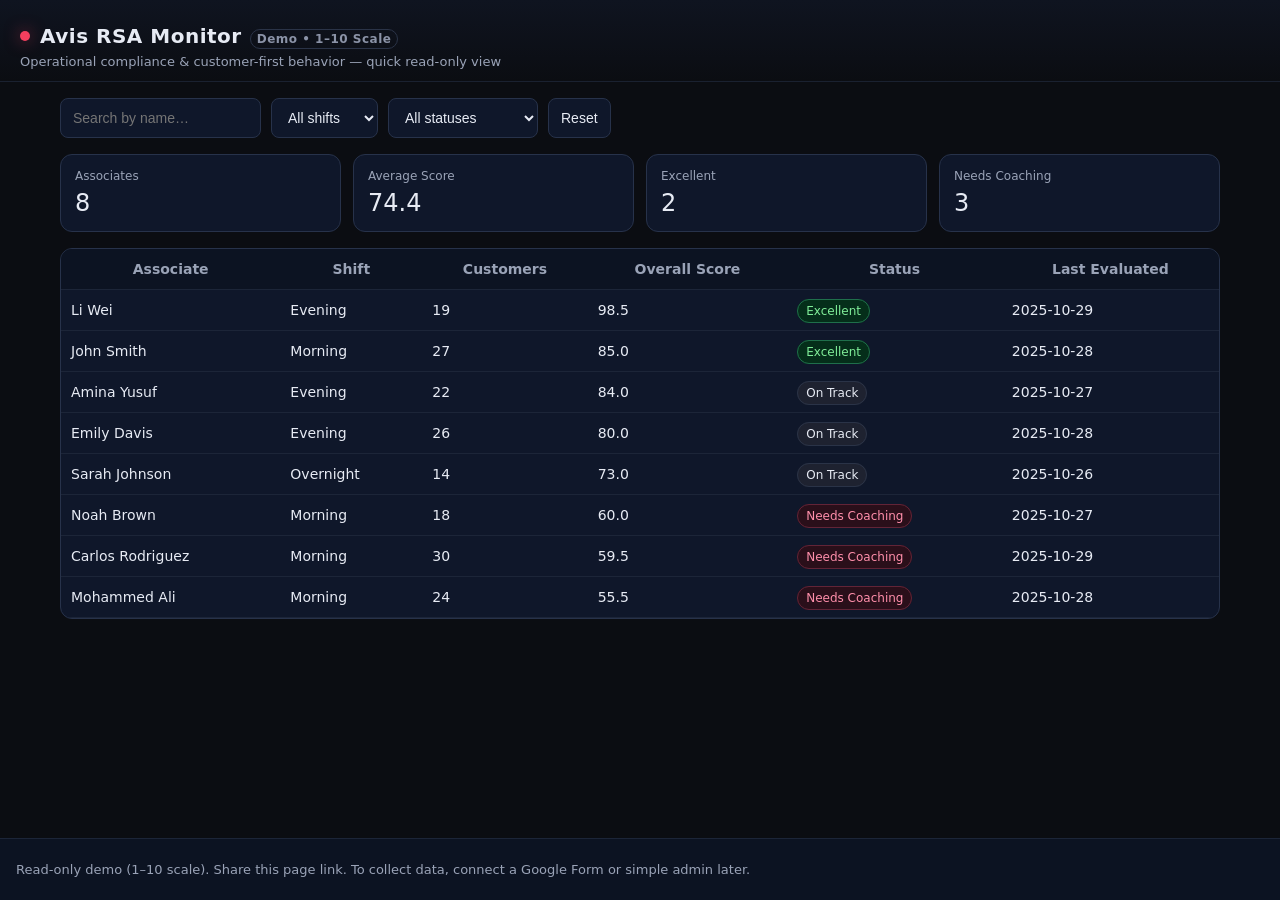
==== index.html @ 5ffce997 "Add files via upload" ====
<!DOCTYPE html>
<html lang="en">
<head>
  <meta charset="UTF-8" />
  <meta name="viewport" content="width=device-width, initial-scale=1.0"/>
  <title>Avis RSA Monitor — Demo (1–10 Scale)</title>
  <link rel="stylesheet" href="styles.css"/>
</head>
<body>
  <header>
    <div class="brand">
      <div class="dot"></div>
      <h1>Avis RSA Monitor<span class="beta">Demo • 1–10 Scale</span></h1>
    </div>
    <p class="subtitle">Operational compliance & customer-first behavior — quick read-only view</p>
  </header>

  <main>
    <section class="controls">
      <input id="search" type="search" placeholder="Search by name…" />
      <select id="shiftFilter">
        <option value="">All shifts</option>
        <option>Morning</option>
        <option>Evening</option>
        <option>Overnight</option>
      </select>
      <select id="statusFilter">
        <option value="">All statuses</option>
        <option value="Excellent">Excellent</option>
        <option value="On Track">On Track</option>
        <option value="Needs Coaching">Needs Coaching</option>
      </select>
      <button id="resetBtn">Reset</button>
    </section>

    <section class="kpis">
      <div class="kpi">
        <div class="kpi-label">Associates</div>
        <div class="kpi-value" id="kpiAssociates">—</div>
      </div>
      <div class="kpi">
        <div class="kpi-label">Average Score</div>
        <div class="kpi-value" id="kpiAvgScore">—</div>
      </div>
      <div class="kpi">
        <div class="kpi-label">Excellent</div>
        <div class="kpi-value" id="kpiExcellent">—</div>
      </div>
      <div class="kpi">
        <div class="kpi-label">Needs Coaching</div>
        <div class="kpi-value" id="kpiNeeds">—</div>
      </div>
    </section>

    <section class="table-wrap">
      <table id="rsaTable">
        <thead>
          <tr>
            <th data-sort="name">Associate</th>
            <th data-sort="shift">Shift</th>
            <th data-sort="customersServed">Customers</th>
            <th data-sort="overall">Overall Score</th>
            <th data-sort="status">Status</th>
            <th>Last Evaluated</th>
          </tr>
        </thead>
        <tbody id="rsaTbody"></tbody>
      </table>
      <div id="emptyState" class="empty">No results. Try clearing filters.</div>
    </section>
  </main>

  <aside id="detailDrawer" class="drawer">
    <div class="drawer-header">
      <h2 id="drawerName">Associate</h2>
      <button id="closeDrawer" title="Close">×</button>
    </div>
    <div class="drawer-body">
      <div class="pill-row">
        <span id="drawerShift" class="pill"></span>
        <span id="drawerStatus" class="pill"></span>
        <span id="drawerScore" class="pill"></span>
      </div>

      <div class="metrics">
        <h3>Category Scores (1–10)</h3>
        <ul id="metricList"></ul>
      </div>

      <div class="checklist">
        <h3>Policy & Customer-First Checklist</h3>
        <ul id="checklist"></ul>
        <p class="note">Checklist captured by Operational Manager observations.</p>
      </div>

      <div class="strengths">
        <h3>Strengths</h3>
        <ul id="strengthsList"></ul>
      </div>

      <div class="improvements">
        <h3>Areas for Improvement</h3>
        <ul id="improveList"></ul>
      </div>

      <div class="comments">
        <h3>Manager Notes</h3>
        <p id="drawerNotes">—</p>
      </div>
    </div>
  </aside>

  <footer>
    <p>Read-only demo (1–10 scale). Share this page link. To collect data, connect a Google Form or simple admin later.</p>
  </footer>

  <script src="app.js"></script>
</body>
</html>
---- styles.css ----
*{box-sizing:border-box}html,body{margin:0;padding:0;font-family:system-ui,-apple-system,Segoe UI,Roboto,Helvetica,Arial,sans-serif;background:#0b0d12;color:#e7ebf4}
header{padding:24px 20px 12px;border-bottom:1px solid #1a2130;background:linear-gradient(180deg,#0f1420, #0b0d12)}
.brand{display:flex;align-items:center;gap:10px}
.brand .dot{width:10px;height:10px;border-radius:50%;background:#f43f5e;box-shadow:0 0 16px #f43f5e88}
h1{margin:0;font-size:20px;letter-spacing:.5px}
.beta{margin-left:8px;font-size:12px;color:#8b93a7;padding:2px 6px;border:1px solid #2a3347;border-radius:999px}
.subtitle{margin:6px 0 0;color:#9aa3b7;font-size:13px}
main{padding:16px 20px 80px;max-width:1200px;margin:0 auto}
.controls{display:flex;gap:10px;flex-wrap:wrap;margin-bottom:16px}
.controls input, .controls select, .controls button{background:#0f172a;color:#e7ebf4;border:1px solid #27324a;border-radius:8px;padding:10px 12px;font-size:14px}
.controls button{cursor:pointer}
.kpis{display:grid;grid-template-columns:repeat(4,minmax(0,1fr));gap:12px;margin-bottom:16px}
.kpi{background:#0f172a;border:1px solid #27324a;border-radius:12px;padding:14px}
.kpi-label{font-size:12px;color:#9aa3b7}
.kpi-value{font-size:24px;margin-top:6px}
.table-wrap{background:#0f172a;border:1px solid #27324a;border-radius:12px;overflow:hidden}
table{width:100%;border-collapse:collapse}
thead{background:#0c1322}
th,td{padding:12px 10px;border-bottom:1px solid #1c2538;font-size:14px}
th{color:#9aa3b7;cursor:pointer;user-select:none}
tbody tr{cursor:pointer}
tbody tr:hover{background:#0e1629}
.badge{padding:4px 8px;border-radius:999px;font-size:12px;border:1px solid #2a3347}
.badge.excellent{background:#052e1a;color:#80ed99;border-color:#1f6f4b}
.badge.track{background:#1e2230;color:#e7ebf4}
.badge.needs{background:#2a0f1a;color:#ff8fab;border-color:#622437}
.score{font-variant-numeric:tabular-nums}
.empty{display:none;padding:18px;color:#9aa3b7;text-align:center}
.drawer{position:fixed;top:0;right:-520px;width:520px;height:100vh;background:#0b0f1a;border-left:1px solid #27324a;transition:right .25s ease;z-index:10;display:flex;flex-direction:column}
.drawer.open{right:0}
.drawer-header{display:flex;align-items:center;justify-content:space-between;padding:14px 16px;border-bottom:1px solid #1c2538;background:#0c1322}
.drawer-header h2{margin:0;font-size:18px}
.drawer-header button{background:transparent;border:1px solid #27324a;color:#e7ebf4;border-radius:8px;font-size:22px;line-height:1;width:36px;height:36px;cursor:pointer}
.drawer-body{padding:14px 16px;overflow:auto}
.pill-row{display:flex;gap:8px;flex-wrap:wrap;margin:8px 0 12px}
.pill{background:#11172a;color:#c9d4f2;border:1px solid #27324a;border-radius:999px;padding:6px 10px;font-size:12px}
.metrics ul, .strengths ul, .improvements ul{list-style:none;padding:0;margin:8px 0}
.metrics li, .strengths li, .improvements li{padding:8px 10px;border:1px solid #27324a;border-radius:8px;margin-bottom:6px;background:#0f172a;display:flex;justify-content:space-between;gap:10px}
.metric-label{color:#c9d4f2}
.metric-score{color:#9aa3b7}
.checklist ul{list-style:none;padding:0;margin:8px 0}
.checklist li{display:flex;align-items:center;gap:8px;margin-bottom:6px}
.checklist input{accent-color:#5eead4}
.note{color:#9aa3b7;font-size:12px;margin-top:6px}
.comments p{white-space:pre-wrap;background:#0f172a;border:1px solid #27324a;border-radius:8px;padding:10px}
footer{position:fixed;bottom:0;left:0;right:0;background:#0c1322;border-top:1px solid #1c2538;color:#9aa3b7;padding:10px 16px;font-size:13px}
@media (max-width: 760px){
  .kpis{grid-template-columns:1fr 1fr}
  .drawer{width:100vw}
}
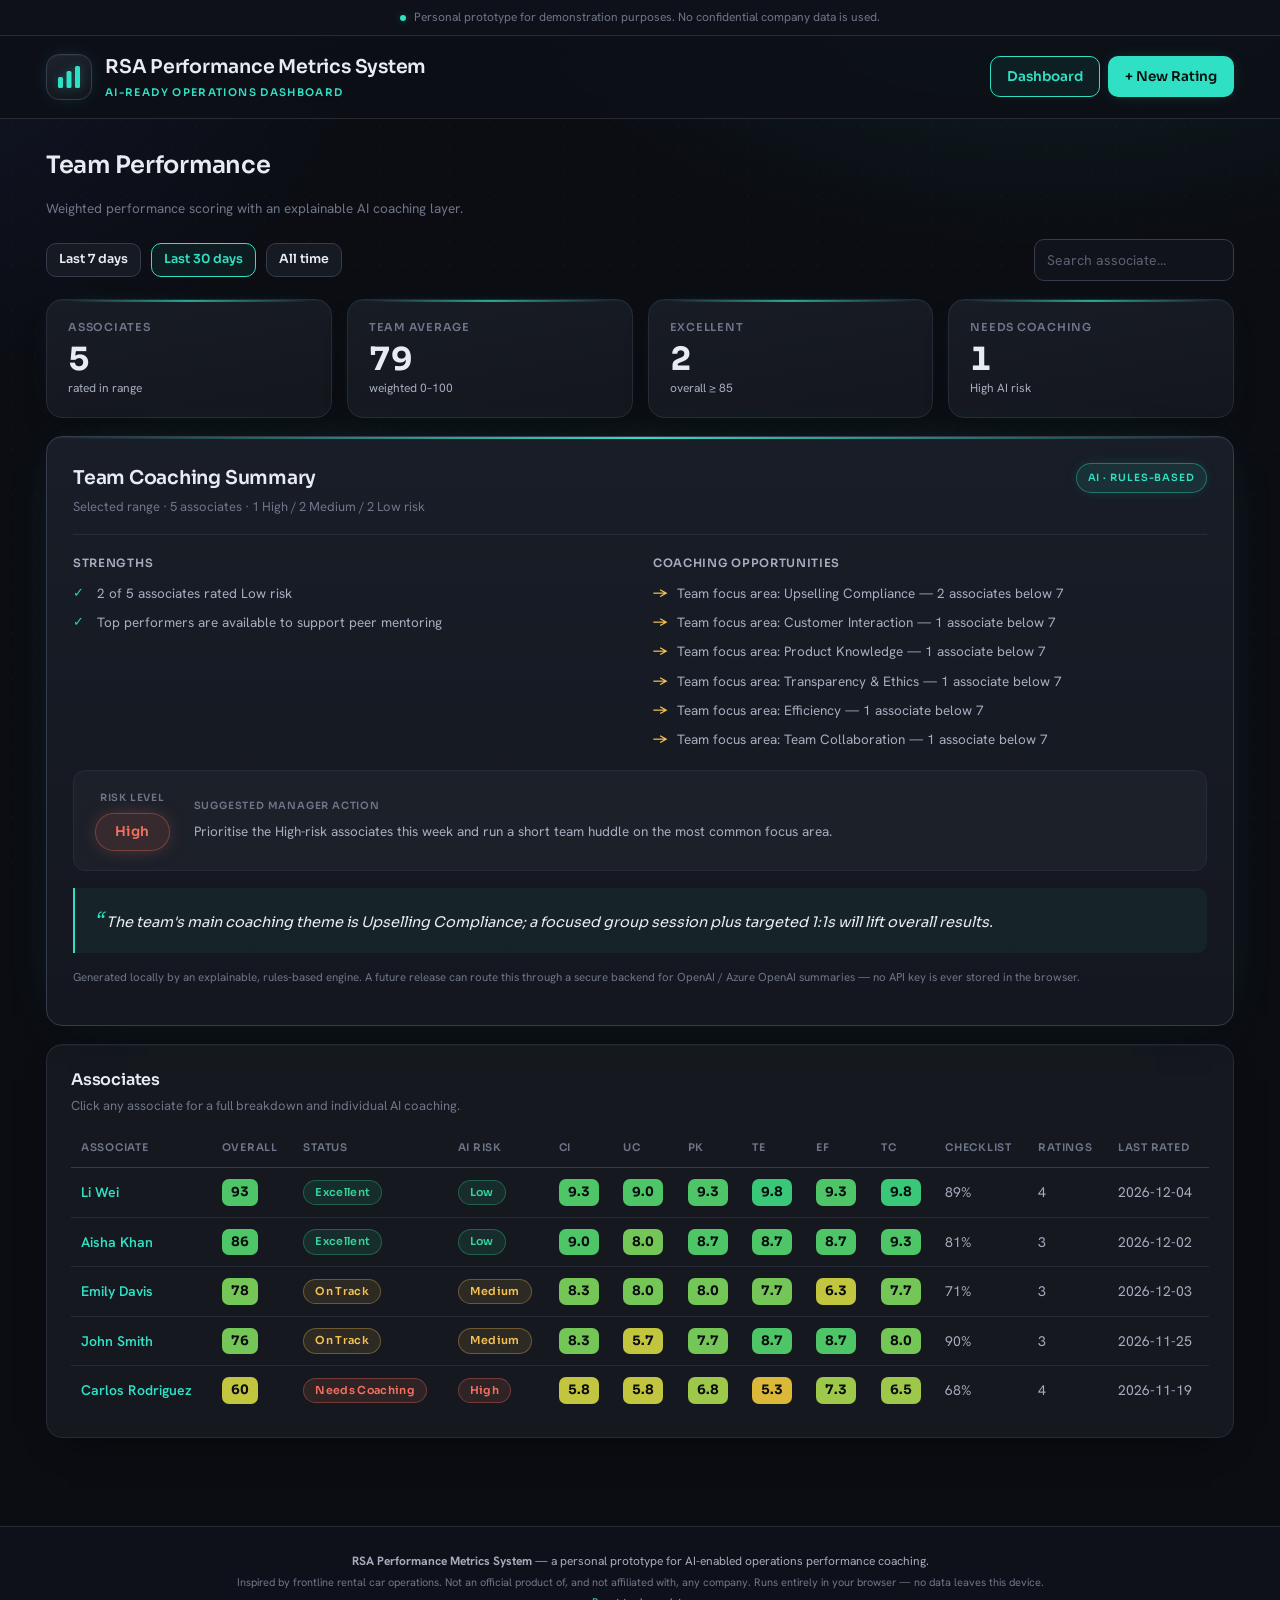
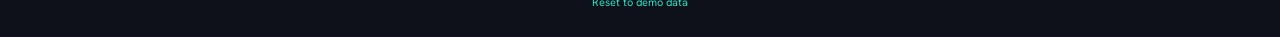
==== commit c52a246f: "Update index.html" ====
--- a/index.html
+++ b/index.html
@@ -1,119 +1,826 @@
 <!DOCTYPE html>
 <html lang="en">
 <head>
-  <meta charset="UTF-8" />
-  <meta name="viewport" content="width=device-width, initial-scale=1.0"/>
-  <title>Avis RSA Monitor — Demo (1–10 Scale)</title>
-  <link rel="stylesheet" href="styles.css"/>
+<meta charset="UTF-8">
+<meta name="viewport" content="width=device-width, initial-scale=1.0">
+<title>RSA Performance Metrics System</title>
+<meta name="description" content="Personal prototype demonstrating AI-enabled frontline operations performance coaching. No confidential company data is used.">
+<link rel="preconnect" href="https://fonts.googleapis.com">
+<link rel="preconnect" href="https://fonts.gstatic.com" crossorigin>
+<link href="https://fonts.googleapis.com/css2?family=Sora:wght@400;500;600;700&family=Hanken+Grotesk:wght@400;500;600;700&display=swap" rel="stylesheet">
+<style>
+:root{
+  --bg:#0b0d13;--surface:#15181f;--surface-2:#1c2029;--surface-3:#222733;
+  --line:#272b37;--line-bright:#363c4b;--ink:#e9ebf2;--ink-soft:#a7adbf;--muted:#6f7589;
+  --accent:#2fe0c4;--accent-ink:#06120f;--glow:rgba(47,224,196,.30);
+  --good:#34d399;--watch:#f4c152;--high:#f4715f;
+  --radius:16px;--shadow:0 14px 38px -22px rgba(0,0,0,.9);--inset:inset 0 1px 0 rgba(255,255,255,.035);
+}
+*{box-sizing:border-box}
+html,body{margin:0;padding:0}
+body{
+  font-family:"Hanken Grotesk",system-ui,-apple-system,sans-serif;color:var(--ink);
+  background-color:var(--bg);line-height:1.58;-webkit-font-smoothing:antialiased;
+  background-image:
+    radial-gradient(900px 520px at 82% -8%,rgba(47,224,196,.11),transparent 62%),
+    radial-gradient(780px 620px at -6% 2%,rgba(78,108,235,.09),transparent 58%),
+    radial-gradient(rgba(255,255,255,.022) 1px,transparent 1px);
+  background-size:auto,auto,23px 23px;background-attachment:fixed;
+}
+h1,h2,h3,h4{font-family:"Sora",sans-serif;font-weight:600;letter-spacing:-.012em;margin:0}
+a{color:var(--accent)}
+::selection{background:rgba(47,224,196,.25);color:#fff}
+::-webkit-scrollbar{width:11px;height:11px}
+::-webkit-scrollbar-track{background:var(--bg)}
+::-webkit-scrollbar-thumb{background:#2b3040;border-radius:8px;border:2px solid var(--bg)}
+.hidden{display:none!important}
+
+/* layout */
+.disclaimer{background:#0e1119;border-bottom:1px solid var(--line);color:var(--muted);
+  font-size:12px;text-align:center;padding:8px 16px}
+.disclaimer::before{content:"";display:inline-block;width:6px;height:6px;border-radius:50%;
+  background:var(--accent);box-shadow:0 0 8px var(--glow);margin-right:8px;vertical-align:middle}
+header{background:rgba(13,16,23,.86);backdrop-filter:blur(12px);border-bottom:1px solid var(--line);
+  position:sticky;top:0;z-index:20}
+.header-in{max-width:1240px;margin:0 auto;padding:16px 26px;display:flex;align-items:center;
+  justify-content:space-between;gap:16px;flex-wrap:wrap}
+.brand{display:flex;align-items:center;gap:13px;cursor:pointer}
+.logo{width:46px;height:46px;display:grid;place-items:center;flex-shrink:0;
+  background:linear-gradient(160deg,#1d222d,#13161d);border:1px solid var(--line-bright);
+  border-radius:13px;box-shadow:0 0 22px -8px var(--glow),var(--inset)}
+.logo svg rect{fill:var(--accent)}
+.logo svg{filter:drop-shadow(0 0 5px var(--glow))}
+.brand h1{font-size:19px}
+.brand .sub{font-size:10.5px;color:var(--accent);font-weight:600;letter-spacing:.13em;
+  text-transform:uppercase;margin-top:3px;font-family:"Sora",sans-serif}
+nav{display:flex;gap:8px;align-items:center;flex-wrap:wrap}
+.container{max-width:1240px;margin:0 auto;padding:28px 26px 70px;animation:rise .5s ease both}
+@keyframes rise{from{opacity:0;transform:translateY(12px)}to{opacity:1;transform:translateY(0)}}
+
+/* buttons */
+button{border:1px solid transparent;border-radius:10px;padding:9px 16px;font:inherit;
+  font-size:13.5px;font-weight:600;cursor:pointer;transition:.16s;font-family:"Sora",sans-serif}
+.btn-primary{background:var(--accent);color:var(--accent-ink);box-shadow:0 0 18px -6px var(--glow)}
+.btn-primary:hover{background:#46ecd2;box-shadow:0 0 26px -4px var(--glow);transform:translateY(-1px)}
+.btn-ghost{background:#161a22;border:1px solid var(--line-bright);color:var(--ink)}
+.btn-ghost:hover{border-color:var(--accent);color:var(--accent)}
+.btn-ghost.active{border-color:var(--accent);color:var(--accent);background:rgba(47,224,196,.07)}
+.btn-sm{padding:6px 12px;font-size:12.5px}
+
+/* cards */
+.card{background:var(--surface);border:1px solid var(--line);border-radius:var(--radius);
+  padding:22px 24px;margin-bottom:18px;box-shadow:var(--shadow),var(--inset)}
+.card h3{font-size:16px;margin-bottom:4px}
+.toolbar{display:flex;align-items:center;gap:10px;flex-wrap:wrap;margin-bottom:18px}
+.toolbar .spacer{flex:1}
+.note{color:var(--muted);font-size:13px}
+.page-title{font-size:24px;margin-bottom:3px}
+.page-sub{color:var(--muted);font-size:13.5px;margin-bottom:20px}
+
+/* inputs */
+input,select,textarea{background:#10131a;border:1px solid var(--line-bright);border-radius:10px;
+  padding:9px 12px;font:inherit;font-size:14px;color:var(--ink);transition:.15s}
+input::placeholder,textarea::placeholder{color:#5b6172}
+input:focus,select:focus,textarea:focus{outline:none;border-color:var(--accent);
+  box-shadow:0 0 0 3px rgba(47,224,196,.16)}
+textarea{resize:vertical;width:100%}
+label{font-size:13px;color:var(--ink-soft)}
+
+/* KPI */
+.kpis{display:grid;grid-template-columns:repeat(4,1fr);gap:15px;margin-bottom:18px}
+.kpi{position:relative;background:linear-gradient(170deg,#181c25,#13161d);border:1px solid var(--line);
+  border-radius:var(--radius);padding:19px 21px;box-shadow:0 0 26px -18px var(--glow),var(--shadow),var(--inset);
+  transition:.16s}
+.kpi::before{content:"";position:absolute;left:21px;right:21px;top:0;height:1.5px;border-radius:2px;
+  background:linear-gradient(90deg,transparent,var(--accent),transparent);opacity:.7}
+.kpi:hover{transform:translateY(-3px);border-color:var(--line-bright)}
+.kpi .lab{font-family:"Sora",sans-serif;font-size:11px;font-weight:600;letter-spacing:.07em;
+  text-transform:uppercase;color:var(--muted)}
+.kpi .val{font-family:"Sora",sans-serif;font-size:32px;font-weight:700;color:var(--ink);
+  line-height:1.1;margin-top:5px;font-variant-numeric:tabular-nums}
+.kpi .sub{font-size:12px;color:var(--ink-soft);margin-top:2px}
+
+/* tables */
+.table-wrap{overflow-x:auto;border-radius:10px}
+table{width:100%;border-collapse:collapse}
+th{font-family:"Sora",sans-serif;font-size:10.5px;font-weight:600;letter-spacing:.07em;
+  text-transform:uppercase;color:var(--muted);text-align:left;padding:11px 10px;
+  border-bottom:1px solid var(--line-bright)}
+td{padding:11px 10px;border-bottom:1px solid var(--line);font-size:14px;color:var(--ink-soft)}
+tbody tr:last-child td{border-bottom:none}
+tbody tr.clickable{cursor:pointer;transition:background .12s}
+tbody tr.clickable:hover{background:var(--surface-2)}
+td .name{color:var(--accent);font-weight:600}
+
+/* score chips */
+.score{display:inline-block;min-width:36px;text-align:center;padding:3px 9px;border-radius:7px;
+  font-weight:700;font-size:13px;font-variant-numeric:tabular-nums;font-family:"Sora",sans-serif;color:#0a0c10}
+.c0{background:#f0563c;color:#fff}.c1{background:#f4663a;color:#fff}.c2{background:#f67a3a;color:#fff}
+.c3{background:#f49038}.c4{background:#eca838}.c5{background:#dcb838}.c6{background:#c2c63e}
+.c7{background:#9ec84a}.c8{background:#74c656}.c9{background:#4ec566}.c10{background:#38c878}
+
+/* badges */
+.badge{display:inline-block;font-family:"Sora",sans-serif;font-size:11px;font-weight:600;
+  letter-spacing:.03em;padding:3px 11px;border-radius:999px;border:1px solid}
+.b-exc,.b-low{color:var(--good);background:rgba(52,211,153,.11);border-color:rgba(52,211,153,.32)}
+.b-ok,.b-medium{color:var(--watch);background:rgba(244,193,82,.11);border-color:rgba(244,193,82,.32)}
+.b-needs,.b-high{color:var(--high);background:rgba(244,113,95,.12);border-color:rgba(244,113,95,.34)}
+.badge.lg{font-size:13.5px;padding:7px 19px}
+.badge.lg.b-low{box-shadow:0 0 20px -7px rgba(52,211,153,.6)}
+.badge.lg.b-medium{box-shadow:0 0 20px -7px rgba(244,193,82,.6)}
+.badge.lg.b-high{box-shadow:0 0 20px -7px rgba(244,113,95,.6)}
+
+/* AI coaching card */
+.coach{position:relative;background:linear-gradient(180deg,#181d27,#14171f);
+  border:1px solid var(--line-bright);border-radius:var(--radius);
+  box-shadow:0 0 50px -26px var(--glow),var(--shadow),var(--inset);padding:26px;margin-bottom:18px;overflow:hidden}
+.coach::before{content:"";position:absolute;inset:0 0 auto 0;height:2px;
+  background:linear-gradient(90deg,transparent,var(--accent),transparent)}
+.coach-head{display:flex;align-items:flex-start;justify-content:space-between;gap:14px;
+  padding-bottom:17px;border-bottom:1px solid var(--line)}
+.coach-head h3{font-size:19px}
+.coach-head .m{font-size:13px;color:var(--muted);margin-top:4px}
+.ai-tag{font-family:"Sora",sans-serif;font-size:10px;font-weight:600;letter-spacing:.09em;
+  text-transform:uppercase;color:var(--accent);background:rgba(47,224,196,.10);
+  border:1px solid rgba(47,224,196,.4);padding:6px 11px;border-radius:999px;white-space:nowrap;
+  box-shadow:0 0 16px -6px var(--glow)}
+.coach-grid{display:grid;grid-template-columns:1fr 1fr;gap:26px;padding:19px 0}
+.coach-grid h4{font-family:"Sora",sans-serif;font-size:11.5px;font-weight:600;letter-spacing:.06em;
+  text-transform:uppercase;color:var(--ink-soft);margin-bottom:10px}
+.list{list-style:none;margin:0;padding:0;display:flex;flex-direction:column;gap:8px}
+.list li{font-size:13.5px;color:var(--ink-soft);padding-left:24px;position:relative}
+.list li::before{position:absolute;left:0;top:0;font-weight:700;font-size:13px}
+.list.good li::before{content:"\2713";color:var(--good)}
+.list.watch li::before{content:"\2192";color:var(--watch)}
+.coach-row{display:grid;grid-template-columns:auto 1fr;gap:24px;align-items:center;
+  padding:19px 21px;background:var(--surface-2);border:1px solid var(--line);border-radius:12px}
+.coach-risk{text-align:center}
+.rk-lab{display:block;font-family:"Sora",sans-serif;font-size:10px;font-weight:600;
+  letter-spacing:.08em;text-transform:uppercase;color:var(--muted);margin-bottom:8px}
+.coach-act p{font-size:13.5px;margin:0;color:var(--ink-soft)}
+.coach-note{margin:17px 0 0;padding:16px 19px;border-left:2px solid var(--accent);
+  background:rgba(47,224,196,.05);border-radius:0 10px 10px 0;font-family:"Sora",sans-serif;
+  font-size:14.5px;font-style:italic;color:var(--ink);line-height:1.6}
+.coach-note .q{font-size:21px;color:var(--accent);margin-right:3px}
+.coach-foot{margin-top:15px;font-size:11.5px;color:var(--muted);line-height:1.65}
+
+/* category bars */
+.catbar{display:grid;grid-template-columns:150px 1fr 46px;gap:12px;align-items:center;
+  padding:8px 0;font-size:13.5px}
+.catbar .cn{color:var(--ink-soft)}
+.track{height:9px;background:#10131a;border-radius:6px;overflow:hidden;border:1px solid var(--line)}
+.fill{height:100%;border-radius:6px}
+.catbar .cv{text-align:right;font-family:"Sora",sans-serif;font-weight:600;font-variant-numeric:tabular-nums}
+
+/* rate form */
+.grid2{display:grid;grid-template-columns:1fr 1fr;gap:17px}
+.rate-cat{margin-bottom:6px}
+.rate-cat .cl{font-family:"Sora",sans-serif;font-size:13px;font-weight:600;color:var(--ink);margin-bottom:7px;
+  display:flex;justify-content:space-between}
+.rate-cat .cl .w{color:var(--muted);font-weight:500}
+.chips{display:flex;gap:6px;flex-wrap:wrap}
+.chips input{display:none}
+.chips label{border:1px solid var(--line-bright);background:#10131a;color:var(--ink-soft);
+  border-radius:9px;padding:7px 0;width:40px;text-align:center;cursor:pointer;font-family:"Sora",sans-serif;
+  font-weight:600;font-variant-numeric:tabular-nums;transition:.13s}
+.chips label:hover{border-color:var(--accent);color:var(--ink)}
+.chips input:checked+label{color:#fff;border-color:transparent;box-shadow:0 0 14px -5px rgba(0,0,0,.6)}
+.chk{display:flex;gap:10px;align-items:flex-start;font-size:13.5px;color:var(--ink-soft);
+  padding:11px 13px;border:1px solid var(--line);border-radius:10px;background:#10131a;cursor:pointer;
+  margin-bottom:9px}
+.chk:hover{border-color:var(--line-bright)}
+.chk input{margin-top:2px;accent-color:var(--accent)}
+.proj{display:flex;align-items:center;gap:18px;padding:18px 22px;background:var(--surface-2);
+  border:1px solid var(--line-bright);border-radius:12px;margin:6px 0 16px}
+.proj .pv{font-family:"Sora",sans-serif;font-size:40px;font-weight:700;color:var(--accent);
+  line-height:1;font-variant-numeric:tabular-nums}
+.proj .pl{font-size:12px;color:var(--muted);font-family:"Sora",sans-serif;letter-spacing:.06em;
+  text-transform:uppercase}
+
+/* toast */
+.toast{position:fixed;left:50%;bottom:26px;transform:translateX(-50%) translateY(20px);
+  background:#181d27;border:1px solid var(--accent);color:var(--ink);font-family:"Sora",sans-serif;
+  font-size:14px;font-weight:600;padding:12px 24px;border-radius:11px;box-shadow:0 0 30px -8px var(--glow);
+  opacity:0;pointer-events:none;transition:.3s;z-index:50}
+.toast.show{opacity:1;transform:translateX(-50%) translateY(0)}
+
+/* spark */
+.spark svg{width:100%;height:auto;display:block}
+
+footer{border-top:1px solid var(--line);background:#0e1119;padding:22px 26px;text-align:center}
+footer p{font-size:12px;color:var(--ink-soft);margin:3px 0}
+footer .fine{font-size:11px;color:var(--muted)}
+footer a{cursor:pointer}
+
+@media(max-width:900px){
+  .kpis{grid-template-columns:1fr 1fr}
+  .grid2,.coach-grid{grid-template-columns:1fr;gap:16px}
+  .coach-row{grid-template-columns:1fr;gap:14px;text-align:left}
+  .coach-risk{text-align:left}
+  .catbar{grid-template-columns:120px 1fr 42px}
+}
+@media(max-width:560px){.header-in,.container{padding-left:16px;padding-right:16px}}
+</style>
 </head>
 <body>
-  <header>
-    <div class="brand">
-      <div class="dot"></div>
-      <h1>Avis RSA Monitor<span class="beta">Demo • 1–10 Scale</span></h1>
-    </div>
-    <p class="subtitle">Operational compliance & customer-first behavior — quick read-only view</p>
-  </header>
-
-  <main>
-    <section class="controls">
-      <input id="search" type="search" placeholder="Search by name…" />
-      <select id="shiftFilter">
-        <option value="">All shifts</option>
-        <option>Morning</option>
-        <option>Evening</option>
-        <option>Overnight</option>
-      </select>
-      <select id="statusFilter">
-        <option value="">All statuses</option>
-        <option value="Excellent">Excellent</option>
-        <option value="On Track">On Track</option>
-        <option value="Needs Coaching">Needs Coaching</option>
-      </select>
-      <button id="resetBtn">Reset</button>
-    </section>
-
-    <section class="kpis">
-      <div class="kpi">
-        <div class="kpi-label">Associates</div>
-        <div class="kpi-value" id="kpiAssociates">—</div>
+
+<div class="disclaimer">Personal prototype for demonstration purposes. No confidential company data is used.</div>
+
+<header>
+  <div class="header-in">
+    <div class="brand" onclick="go('dashboard')">
+      <span class="logo" aria-hidden="true">
+        <svg viewBox="0 0 32 32" width="32" height="32">
+          <rect x="5" y="16" width="5" height="11" rx="1.5"></rect>
+          <rect x="13.5" y="10" width="5" height="17" rx="1.5"></rect>
+          <rect x="22" y="5" width="5" height="22" rx="1.5"></rect>
+        </svg>
+      </span>
+      <div>
+        <h1>RSA Performance Metrics System</h1>
+        <div class="sub">AI-Ready Operations Dashboard</div>
       </div>
-      <div class="kpi">
-        <div class="kpi-label">Average Score</div>
-        <div class="kpi-value" id="kpiAvgScore">—</div>
+    </div>
+    <nav>
+      <button class="btn-ghost" id="navDash" onclick="go('dashboard')">Dashboard</button>
+      <button class="btn-primary" onclick="go('rate')">+ New Rating</button>
+    </nav>
+  </div>
+</header>
+
+<div class="container">
+
+  <!-- ============ DASHBOARD ============ -->
+  <section id="view-dashboard">
+    <h2 class="page-title">Team Performance</h2>
+    <p class="page-sub">Weighted performance scoring with an explainable AI coaching layer.</p>
+
+    <div class="toolbar">
+      <button class="btn-ghost btn-sm range-btn" data-range="7">Last 7 days</button>
+      <button class="btn-ghost btn-sm range-btn active" data-range="30">Last 30 days</button>
+      <button class="btn-ghost btn-sm range-btn" data-range="all">All time</button>
+      <div class="spacer"></div>
+      <input id="search" type="search" placeholder="Search associate…" style="min-width:200px">
+    </div>
+
+    <div class="kpis" id="kpis"></div>
+    <div id="teamCoach"></div>
+
+    <div class="card">
+      <h3>Associates</h3>
+      <p class="note" style="margin:0 0 12px">Click any associate for a full breakdown and individual AI coaching.</p>
+      <div class="table-wrap">
+        <table>
+          <thead><tr>
+            <th>Associate</th><th>Overall</th><th>Status</th><th>AI Risk</th>
+            <th>CI</th><th>UC</th><th>PK</th><th>TE</th><th>EF</th><th>TC</th>
+            <th>Checklist</th><th>Ratings</th><th>Last Rated</th>
+          </tr></thead>
+          <tbody id="rosterBody"></tbody>
+        </table>
       </div>
-      <div class="kpi">
-        <div class="kpi-label">Excellent</div>
-        <div class="kpi-value" id="kpiExcellent">—</div>
+      <p id="rosterEmpty" class="note" style="margin:10px 0 0">No ratings in this range.</p>
+    </div>
+  </section>
+
+  <!-- ============ DETAIL ============ -->
+  <section id="view-detail" class="hidden">
+    <button class="btn-ghost btn-sm" onclick="go('dashboard')" style="margin-bottom:16px">&larr; Back to Dashboard</button>
+    <h2 class="page-title" id="dName">Associate</h2>
+    <p class="page-sub" id="dMeta">—</p>
+
+    <div id="dCoach"></div>
+
+    <div class="grid2">
+      <div class="card">
+        <h3>Category Averages</h3>
+        <p class="note" style="margin:0 0 8px">Scored 1–10. Weight shown is the contribution to the overall score.</p>
+        <div id="dCats"></div>
       </div>
-      <div class="kpi">
-        <div class="kpi-label">Needs Coaching</div>
-        <div class="kpi-value" id="kpiNeeds">—</div>
+      <div class="card">
+        <h3>Checklist Completion</h3>
+        <p class="note" style="margin:0 0 8px">Policy &amp; Customer-First checklist, % completed across all ratings.</p>
+        <div id="dChecks"></div>
       </div>
-    </section>
-
-    <section class="table-wrap">
-      <table id="rsaTable">
-        <thead>
-          <tr>
-            <th data-sort="name">Associate</th>
-            <th data-sort="shift">Shift</th>
-            <th data-sort="customersServed">Customers</th>
-            <th data-sort="overall">Overall Score</th>
-            <th data-sort="status">Status</th>
-            <th>Last Evaluated</th>
-          </tr>
-        </thead>
-        <tbody id="rsaTbody"></tbody>
-      </table>
-      <div id="emptyState" class="empty">No results. Try clearing filters.</div>
-    </section>
-  </main>
-
-  <aside id="detailDrawer" class="drawer">
-    <div class="drawer-header">
-      <h2 id="drawerName">Associate</h2>
-      <button id="closeDrawer" title="Close">×</button>
-    </div>
-    <div class="drawer-body">
-      <div class="pill-row">
-        <span id="drawerShift" class="pill"></span>
-        <span id="drawerStatus" class="pill"></span>
-        <span id="drawerScore" class="pill"></span>
+    </div>
+
+    <div class="card">
+      <h3>Overall Score Trend</h3>
+      <p class="note" style="margin:0 0 12px">Weighted overall (0–100) over time.</p>
+      <div class="spark" id="dSpark"></div>
+    </div>
+
+    <div class="card">
+      <h3>Rating History</h3>
+      <div class="table-wrap">
+        <table>
+          <thead><tr>
+            <th>Date</th><th>Overall</th>
+            <th>CI</th><th>UC</th><th>PK</th><th>TE</th><th>EF</th><th>TC</th>
+            <th>Checklist</th><th>Customers</th><th>Notes</th>
+          </tr></thead>
+          <tbody id="dHistory"></tbody>
+        </table>
       </div>
-
-      <div class="metrics">
-        <h3>Category Scores (1–10)</h3>
-        <ul id="metricList"></ul>
+    </div>
+  </section>
+
+  <!-- ============ RATE ============ -->
+  <section id="view-rate" class="hidden">
+    <button class="btn-ghost btn-sm" onclick="go('dashboard')" style="margin-bottom:16px">&larr; Back to Dashboard</button>
+    <h2 class="page-title">New Rating</h2>
+    <p class="page-sub">Record a performance rating. The overall score and AI coaching update automatically.</p>
+
+    <div class="card">
+      <h3>Associate</h3>
+      <input id="rName" list="nameList" placeholder="Type a name, or pick an existing associate" style="width:100%;max-width:420px;margin-top:8px">
+      <datalist id="nameList"></datalist>
+    </div>
+
+    <div class="card">
+      <h3>Category Ratings (1–10)</h3>
+      <div class="grid2" id="rCats" style="margin-top:12px"></div>
+    </div>
+
+    <div class="proj">
+      <div><div class="pv" id="rProj">70</div></div>
+      <div><div class="pl">Projected Overall</div>
+        <div class="note" id="rProjStatus" style="margin-top:2px">—</div></div>
+    </div>
+
+    <div class="card">
+      <h3>Policy &amp; Customer-First Checklist</h3>
+      <p class="note" style="margin:0 0 12px">Check only the items completed properly.</p>
+      <div id="rChecks"></div>
+    </div>
+
+    <div class="card">
+      <h3>Customers &amp; Notes</h3>
+      <div style="margin-top:10px">
+        <label>Customers counted
+          <input id="rCust" type="number" min="1" value="1" style="width:90px;margin-left:6px">
+        </label>
       </div>
-
-      <div class="checklist">
-        <h3>Policy & Customer-First Checklist</h3>
-        <ul id="checklist"></ul>
-        <p class="note">Checklist captured by Operational Manager observations.</p>
-      </div>
-
-      <div class="strengths">
-        <h3>Strengths</h3>
-        <ul id="strengthsList"></ul>
-      </div>
-
-      <div class="improvements">
-        <h3>Areas for Improvement</h3>
-        <ul id="improveList"></ul>
-      </div>
-
-      <div class="comments">
-        <h3>Manager Notes</h3>
-        <p id="drawerNotes">—</p>
-      </div>
-    </div>
-  </aside>
-
-  <footer>
-    <p>Read-only demo (1–10 scale). Share this page link. To collect data, connect a Google Form or simple admin later.</p>
-  </footer>
-
-  <script src="app.js"></script>
+      <textarea id="rNotes" rows="3" placeholder="Coaching points, observations…" style="margin-top:12px"></textarea>
+    </div>
+
+    <div style="display:flex;gap:10px">
+      <button class="btn-ghost" onclick="go('dashboard')">Cancel</button>
+      <button class="btn-primary" onclick="submitRating()">Save Rating</button>
+    </div>
+  </section>
+
+</div>
+
+<footer>
+  <p><strong>RSA Performance Metrics System</strong> — a personal prototype for AI-enabled operations performance coaching.</p>
+  <p class="fine">Inspired by frontline rental car operations. Not an official product of, and not affiliated with, any company. Runs entirely in your browser — no data leaves this device.</p>
+  <p class="fine"><a onclick="resetDemo()">Reset to demo data</a></p>
+</footer>
+
+<div class="toast" id="toast">Saved</div>
+
+<script>
+"use strict";
+
+/* ===================== MODEL ===================== */
+var CATS=[
+  {key:"customerInteraction",label:"Customer Interaction",abbr:"CI",weight:.20},
+  {key:"upsellCompliance",   label:"Upselling Compliance",abbr:"UC",weight:.25},
+  {key:"productKnowledge",   label:"Product Knowledge",   abbr:"PK",weight:.15},
+  {key:"transparencyEthics", label:"Transparency & Ethics",abbr:"TE",weight:.20},
+  {key:"efficiency",         label:"Efficiency",          abbr:"EF",weight:.10},
+  {key:"teamCollab",         label:"Team Collaboration",  abbr:"TC",weight:.10}
+];
+var CHECKLIST=[
+  "Greeted customer within 10 seconds",
+  "Verified ID & payment clearly",
+  "Explained insurance options neutrally",
+  "Explained fuel/EV policy accurately",
+  "Offered upgrade only if beneficial",
+  "Reviewed total cost before payment",
+  "Closed courteously & asked for questions"
+];
+var LS_KEY="rsa_pms_records_v1";
+
+function computeOverall(scores){
+  var s=0; for(var i=0;i<CATS.length;i++) s+=(scores[CATS[i].key]/10)*CATS[i].weight;
+  return +(s*100).toFixed(1);
+}
+function scoreClass(v){ return "c"+Math.max(0,Math.min(10,Math.round(v))); }
+function statusOf(o){ return o>=85?["Excellent","b-exc"]:o>=70?["On Track","b-ok"]:["Needs Coaching","b-needs"]; }
+
+/* ---- deterministic sample data (identical for every viewer) ---- */
+function mulberry32(a){return function(){a|=0;a=a+0x6D2B79F5|0;var t=Math.imul(a^a>>>15,1|a);
+  t=t+Math.imul(t^t>>>7,61|t)^t;return((t^t>>>14)>>>0)/4294967296;};}
+function buildSample(){
+  var rng=mulberry32(20251029), now=Date.now(), recs=[];
+  var profiles=[
+    {name:"Li Wei",         n:4, chk:.95, base:{customerInteraction:9.4,upsellCompliance:9.6,productKnowledge:9.2,transparencyEthics:9.5,efficiency:9.1,teamCollab:9.3}},
+    {name:"Aisha Khan",     n:3, chk:.90, base:{customerInteraction:8.9,upsellCompliance:8.7,productKnowledge:9.0,transparencyEthics:8.8,efficiency:8.6,teamCollab:9.1}},
+    {name:"John Smith",     n:3, chk:.82, base:{customerInteraction:8.4,upsellCompliance:6.0,productKnowledge:8.2,transparencyEthics:8.5,efficiency:8.7,teamCollab:8.1}},
+    {name:"Emily Davis",    n:3, chk:.78, base:{customerInteraction:7.9,upsellCompliance:7.7,productKnowledge:8.0,transparencyEthics:7.8,efficiency:6.3,teamCollab:7.6}},
+    {name:"Carlos Rodriguez",n:4,chk:.62, base:{customerInteraction:6.1,upsellCompliance:5.4,productKnowledge:6.8,transparencyEthics:5.8,efficiency:7.3,teamCollab:6.4}}
+  ];
+  profiles.forEach(function(p){
+    for(var i=0;i<p.n;i++){
+      var scores={};
+      CATS.forEach(function(c){
+        var v=p.base[c.key]+(rng()*1.6-0.8);
+        scores[c.key]=Math.max(1,Math.min(10,Math.round(v)));
+      });
+      var checklist=CHECKLIST.map(function(){return rng()<p.chk;});
+      var daysBack=Math.floor(rng()*27)+1;
+      recs.push({
+        id:"s"+recs.length, name:p.name,
+        timestamp:new Date(now-daysBack*86400000).toISOString(),
+        scores:scores, checklist:checklist,
+        customersServed:Math.floor(rng()*14)+8,
+        notes:"", overall:computeOverall(scores)
+      });
+    }
+  });
+  return recs;
+}
+
+var RECORDS=[];
+function loadRecords(){
+  try{ var r=localStorage.getItem(LS_KEY); if(r){ var p=JSON.parse(r); if(Array.isArray(p)&&p.length) return p; } }catch(e){}
+  var s=buildSample(); try{ localStorage.setItem(LS_KEY,JSON.stringify(s)); }catch(e){}
+  return s;
+}
+function saveRecords(){ try{ localStorage.setItem(LS_KEY,JSON.stringify(RECORDS)); }catch(e){} }
+function resetDemo(){
+  RECORDS=buildSample(); saveRecords(); renderDashboard(); go("dashboard"); toast("Demo data restored");
+}
+
+/* ===================== AI COACHING ENGINE ===================== */
+var Coach=(function(){
+  var BELOW=7, STRONG=8;
+  var OPP={
+    transparencyEthics:"Coaching on pricing clarity and accurate policy explanation (Transparency & Ethics)",
+    efficiency:"Coaching on process speed and workflow efficiency (Efficiency)",
+    upsellCompliance:"Coaching on customer-focused, needs-based upgrade offers (Upselling Compliance)",
+    customerInteraction:"Coaching on customer engagement, greeting standards and rapport (Customer Interaction)",
+    productKnowledge:"Coaching on product knowledge and accurate policy detail (Product Knowledge)",
+    teamCollab:"Coaching on teamwork, collaboration and shift support (Team Collaboration)"
+  };
+  function forScores(scores,name){
+    name=name||"This associate";
+    var sc=CATS.map(function(c){return {key:c.key,label:c.label,value:+scores[c.key]||0};});
+    var have=sc.filter(function(s){return s.value>0;});
+    var below=have.filter(function(s){return s.value<BELOW;});
+    var strengths=have.filter(function(s){return s.value>STRONG;})
+      .map(function(s){return "Strong "+s.label+" ("+s.value.toFixed(1)+"/10)";});
+    if(!strengths.length) strengths.push("Maintains a consistent baseline across all categories");
+    var opps=[];
+    ["transparencyEthics","efficiency","upsellCompliance","customerInteraction","productKnowledge","teamCollab"]
+      .forEach(function(k){ var v=+scores[k]||0; if(v>0&&v<BELOW) opps.push(OPP[k]); });
+    if(!opps.length) opps.push("No critical coaching gaps — focus on sustaining current standards");
+    var risk=below.length>=2?"High":below.length===1?"Medium":"Low";
+    var action={
+      High:"Schedule a structured 1:1 coaching session within 5 business days and arrange a shadow shift with a top performer.",
+      Medium:"Hold a brief, targeted check-in this week on the flagged category, then reassess at the next rating cycle.",
+      Low:"Recognise performance and assign a stretch goal or peer-mentoring responsibility."
+    }[risk];
+    var low=have.length?have.reduce(function(a,b){return b.value<a.value?b:a;}):{label:"the lowest category"};
+    var note=risk==="High"
+      ? name+" has clear, addressable gaps; with focused support on "+low.label+", performance can improve quickly within one cycle."
+      : risk==="Medium"
+      ? name+" is performing solidly overall; a short, specific conversation on "+low.label+" should close the remaining gap."
+      : name+" is a dependable, consistent performer; consider stretch responsibilities and a peer-mentoring role.";
+    return {strengths:strengths,opportunities:opps,risk:risk,action:action,note:note};
+  }
+  function forTeam(list){
+    var counts={Low:0,Medium:0,High:0};
+    list.forEach(function(m){ counts[forScores(m.catAvg,m.name).risk]++; });
+    var tally={}; CATS.forEach(function(c){tally[c.label]=0;});
+    list.forEach(function(m){ CATS.forEach(function(c){
+      var v=+m.catAvg[c.key]||0; if(v>0&&v<BELOW) tally[c.label]++; }); });
+    var themes=Object.keys(tally).filter(function(k){return tally[k]>0;})
+      .sort(function(a,b){return tally[b]-tally[a];})
+      .map(function(k){return k+" — "+tally[k]+" associate"+(tally[k]>1?"s":"")+" below "+BELOW;});
+    var risk=counts.High>0?"High":counts.Medium>0?"Medium":"Low";
+    var strengths=[
+      counts.Low+" of "+list.length+" associates rated Low risk",
+      themes.length?"Top performers are available to support peer mentoring"
+                   :"No category is systematically weak across the team"
+    ];
+    var opps=themes.length?themes.map(function(t){return "Team focus area: "+t;})
+                          :["No team-wide coaching gaps identified this cycle"];
+    var action={
+      High:"Prioritise the High-risk associates this week and run a short team huddle on the most common focus area.",
+      Medium:"Address the flagged associates individually and reinforce standards in the next team briefing.",
+      Low:"Sustain current standards; use top performers to mentor and lift the overall baseline."
+    }[risk];
+    var note=themes.length
+      ? "The team's main coaching theme is "+themes[0].split(" — ")[0]+"; a focused group session plus targeted 1:1s will lift overall results."
+      : "The team is performing consistently; the priority is sustaining standards and building depth through mentoring.";
+    return {strengths:strengths,opportunities:opps,risk:risk,action:action,note:note,counts:counts};
+  }
+  function card(o,title,meta){
+    return '<div class="coach">'+
+      '<div class="coach-head"><div><h3>'+title+'</h3>'+(meta?'<div class="m">'+meta+'</div>':'')+'</div>'+
+      '<span class="ai-tag">AI \u00b7 rules-based</span></div>'+
+      '<div class="coach-grid">'+
+        '<div><h4>Strengths</h4><ul class="list good">'+
+          o.strengths.map(function(s){return "<li>"+s+"</li>";}).join("")+'</ul></div>'+
+        '<div><h4>Coaching Opportunities</h4><ul class="list watch">'+
+          o.opportunities.map(function(x){return "<li>"+x+"</li>";}).join("")+'</ul></div>'+
+      '</div>'+
+      '<div class="coach-row">'+
+        '<div class="coach-risk"><span class="rk-lab">Risk Level</span>'+
+          '<span class="badge lg b-'+o.risk.toLowerCase()+'">'+o.risk+'</span></div>'+
+        '<div class="coach-act"><span class="rk-lab">Suggested Manager Action</span><p>'+o.action+'</p></div>'+
+      '</div>'+
+      '<blockquote class="coach-note"><span class="q">\u201c</span>'+o.note+'</blockquote>'+
+      '<p class="coach-foot">Generated locally by an explainable, rules-based engine. A future release can route '+
+      'this through a secure backend for OpenAI / Azure OpenAI summaries — no API key is ever stored in the browser.</p>'+
+    '</div>';
+  }
+  return {forScores:forScores,forTeam:forTeam,card:card};
+})();
+
+/* ===================== AGGREGATION ===================== */
+function avg(a){ return a.length? a.reduce(function(x,y){return x+y;},0)/a.length : 0; }
+function inRange(ts,range){
+  if(range==="all") return true;
+  var days=+range, cut=Date.now()-days*86400000;
+  return new Date(ts).getTime()>=cut;
+}
+function aggregate(records){
+  var map={};
+  records.forEach(function(r){
+    if(!map[r.name]) map[r.name]=[];
+    map[r.name].push(r);
+  });
+  return Object.keys(map).map(function(name){
+    var rows=map[name].slice().sort(function(a,b){return new Date(b.timestamp)-new Date(a.timestamp);});
+    var catAvg={};
+    CATS.forEach(function(c){
+      var vals=rows.map(function(r){return r.scores&&r.scores[c.key]!=null?+r.scores[c.key]:null;})
+        .filter(function(v){return v!=null&&isFinite(v);});
+      catAvg[c.key]=vals.length?avg(vals):0;
+    });
+    var totalChk=rows.reduce(function(a,r){return a+((r.checklist||[]).length||0);},0);
+    var okChk=rows.reduce(function(a,r){return a+((r.checklist||[]).filter(Boolean).length||0);},0);
+    return {
+      name:name, rows:rows, count:rows.length,
+      catAvg:catAvg,
+      overall:avg(rows.map(function(r){return +r.overall||0;})),
+      checklistPct:totalChk?100*okChk/totalChk:0,
+      last:rows[0].timestamp,
+      customers:rows.reduce(function(a,r){return a+(+r.customersServed||1);},0)
+    };
+  }).sort(function(a,b){return b.overall-a.overall;});
+}
+
+/* ===================== VIEWS ===================== */
+var dashRange="30";
+
+function go(view){
+  ["dashboard","detail","rate"].forEach(function(v){
+    document.getElementById("view-"+v).classList.toggle("hidden",v!==view);
+  });
+  document.getElementById("navDash").classList.toggle("active",view==="dashboard");
+  window.scrollTo(0,0);
+  if(view==="rate") buildRateForm();
+}
+
+function renderDashboard(){
+  var q=(document.getElementById("search").value||"").toLowerCase();
+  var rows=RECORDS.filter(function(r){return inRange(r.timestamp,dashRange);});
+  var agg=aggregate(rows);
+  var shown=agg.filter(function(a){return a.name.toLowerCase().indexOf(q)>=0;});
+
+  /* KPIs */
+  var n=agg.length;
+  var teamAvg=n?avg(agg.map(function(a){return a.overall;})):0;
+  var exc=agg.filter(function(a){return a.overall>=85;}).length;
+  var need=agg.filter(function(a){return Coach.forScores(a.catAvg,a.name).risk==="High";}).length;
+  var kpis=[
+    {lab:"Associates",value:n,sub:"rated in range"},
+    {lab:"Team Average",value:n?teamAvg.toFixed(0):"—",sub:"weighted 0–100"},
+    {lab:"Excellent",value:exc,sub:"overall \u2265 85"},
+    {lab:"Needs Coaching",value:need,sub:"High AI risk"}
+  ];
+  document.getElementById("kpis").innerHTML=kpis.map(function(k){
+    return '<div class="kpi"><div class="lab">'+k.lab+'</div><div class="val">'+k.value+'</div>'+
+           '<div class="sub">'+k.sub+'</div></div>';
+  }).join("");
+
+  /* team coaching */
+  var tc=document.getElementById("teamCoach");
+  if(!agg.length){
+    tc.innerHTML='<div class="card"><p class="note" style="margin:0">No ratings in this range. '+
+      'Add one with “+ New Rating”, or widen the date range.</p></div>';
+  }else{
+    var c=Coach.forTeam(agg);
+    tc.innerHTML=Coach.card(c,"Team Coaching Summary",
+      "Selected range \u00b7 "+agg.length+" associates \u00b7 "+
+      c.counts.High+" High / "+c.counts.Medium+" Medium / "+c.counts.Low+" Low risk");
+  }
+
+  /* roster table */
+  var tb=document.getElementById("rosterBody"); tb.innerHTML="";
+  shown.forEach(function(a){
+    var st=statusOf(a.overall), risk=Coach.forScores(a.catAvg,a.name).risk;
+    var tr=document.createElement("tr");
+    tr.className="clickable";
+    tr.onclick=function(){ renderDetail(a.name); };
+    var cells='<td><span class="name">'+a.name+'</span></td>'+
+      '<td><span class="score '+scoreClass(a.overall/10)+'">'+a.overall.toFixed(0)+'</span></td>'+
+      '<td><span class="badge '+st[1]+'">'+st[0]+'</span></td>'+
+      '<td><span class="badge b-'+risk.toLowerCase()+'">'+risk+'</span></td>';
+    CATS.forEach(function(c){
+      var v=a.catAvg[c.key];
+      cells+='<td><span class="score '+scoreClass(v)+'">'+v.toFixed(1)+'</span></td>';
+    });
+    cells+='<td>'+a.checklistPct.toFixed(0)+'%</td>'+
+      '<td>'+a.count+'</td>'+
+      '<td>'+a.last.slice(0,10)+'</td>';
+    tr.innerHTML=cells;
+    tb.appendChild(tr);
+  });
+  document.getElementById("rosterEmpty").style.display=shown.length?"none":"block";
+}
+
+function renderDetail(name){
+  var rows=RECORDS.filter(function(r){return r.name===name;})
+    .sort(function(a,b){return new Date(b.timestamp)-new Date(a.timestamp);});
+  if(!rows.length){ go("dashboard"); return; }
+  var agg=aggregate(rows)[0];
+
+  document.getElementById("dName").textContent=name;
+  var st=statusOf(agg.overall);
+  document.getElementById("dMeta").innerHTML=
+    '<span class="score '+scoreClass(agg.overall/10)+'" style="margin-right:8px">'+agg.overall.toFixed(0)+'</span>'+
+    '<span class="badge '+st[1]+'">'+st[0]+'</span>'+
+    '&nbsp;&nbsp;'+agg.count+' rating'+(agg.count>1?'s':'')+' \u00b7 '+agg.customers+' customers \u00b7 last rated '+agg.last.slice(0,10);
+
+  /* AI coaching */
+  var c=Coach.forScores(agg.catAvg,name);
+  document.getElementById("dCoach").innerHTML=Coach.card(c,"AI Coaching Summary — "+name,
+    "Based on "+agg.count+" rating"+(agg.count>1?"s":""));
+
+  /* category bars */
+  var cat=document.getElementById("dCats"); cat.innerHTML="";
+  CATS.forEach(function(cc){
+    var v=agg.catAvg[cc.key];
+    cat.innerHTML+='<div class="catbar">'+
+      '<span class="cn">'+cc.label+' <span class="note">('+(cc.weight*100)+'%)</span></span>'+
+      '<span class="track"><span class="fill '+scoreClass(v)+'" style="width:'+(v*10)+'%"></span></span>'+
+      '<span class="cv">'+v.toFixed(1)+'</span></div>';
+  });
+
+  /* checklist completion */
+  var ch=document.getElementById("dChecks"); ch.innerHTML="";
+  CHECKLIST.forEach(function(item,i){
+    var tot=rows.reduce(function(a,r){return a+((r.checklist||[]).length>i?1:0);},0);
+    var ok=rows.reduce(function(a,r){return a+((r.checklist||[])[i]?1:0);},0);
+    var pct=tot?100*ok/tot:0;
+    ch.innerHTML+='<div class="catbar" style="grid-template-columns:1fr 90px 46px">'+
+      '<span class="cn">'+item+'</span>'+
+      '<span class="track"><span class="fill '+scoreClass(pct/10)+'" style="width:'+pct+'%"></span></span>'+
+      '<span class="cv">'+pct.toFixed(0)+'%</span></div>';
+  });
+
+  /* trend sparkline */
+  var series=rows.slice().reverse().map(function(r){return +r.overall||0;});
+  document.getElementById("dSpark").innerHTML=sparkline(series);
+
+  /* history */
+  var hb=document.getElementById("dHistory"); hb.innerHTML="";
+  rows.forEach(function(r){
+    var s=r.scores||{};
+    var cells='<td>'+(r.timestamp||"").slice(0,10)+'</td>'+
+      '<td><span class="score '+scoreClass((+r.overall||0)/10)+'">'+(+r.overall||0).toFixed(0)+'</span></td>';
+    CATS.forEach(function(c){
+      var v=+s[c.key]||0;
+      cells+='<td><span class="score '+scoreClass(v)+'">'+v.toFixed(0)+'</span></td>';
+    });
+    var done=(r.checklist||[]).filter(Boolean).length;
+    cells+='<td>'+done+'/'+(r.checklist||[]).length+'</td>'+
+      '<td>'+(+r.customersServed||1)+'</td>'+
+      '<td>'+(r.notes?r.notes:'<span class="note">—</span>')+'</td>';
+    var tr=document.createElement("tr"); tr.innerHTML=cells; hb.appendChild(tr);
+  });
+
+  go("detail");
+}
+
+function sparkline(values){
+  if(values.length<2) return '<p class="note" style="margin:0">Add more ratings to see a trend.</p>';
+  var w=560,h=110,pad=6;
+  var step=(w-pad*2)/(values.length-1);
+  var pts=values.map(function(v,i){
+    return [pad+i*step, h-pad-((Math.max(0,Math.min(100,v)))/100)*(h-pad*2)];
+  });
+  var line=pts.map(function(p,i){return (i?"L":"M")+p[0].toFixed(1)+" "+p[1].toFixed(1);}).join(" ");
+  var area=line+" L "+pts[pts.length-1][0].toFixed(1)+" "+(h-pad)+" L "+pts[0][0].toFixed(1)+" "+(h-pad)+" Z";
+  var dots=pts.map(function(p){return '<circle cx="'+p[0].toFixed(1)+'" cy="'+p[1].toFixed(1)+
+    '" r="3.4" fill="#2fe0c4" stroke="#0b0d13" stroke-width="2"/>';}).join("");
+  return '<svg viewBox="0 0 '+w+' '+h+'" preserveAspectRatio="none" style="overflow:visible">'+
+    '<defs><linearGradient id="sg" x1="0" y1="0" x2="0" y2="1">'+
+    '<stop offset="0" stop-color="#2fe0c4" stop-opacity=".30"/>'+
+    '<stop offset="1" stop-color="#2fe0c4" stop-opacity="0"/></linearGradient></defs>'+
+    '<path d="'+area+'" fill="url(#sg)"/>'+
+    '<path d="'+line+'" fill="none" stroke="#2fe0c4" stroke-width="2.4" '+
+    'stroke-linecap="round" stroke-linejoin="round"/>'+dots+'</svg>';
+}
+
+/* ===================== RATE FORM ===================== */
+function buildRateForm(){
+  /* name suggestions */
+  var names={}; RECORDS.forEach(function(r){names[r.name]=1;});
+  document.getElementById("nameList").innerHTML=
+    Object.keys(names).sort().map(function(n){return '<option value="'+n+'">';}).join("");
+
+  /* category chips */
+  var box=document.getElementById("rCats"); box.innerHTML="";
+  CATS.forEach(function(c){
+    var chips="";
+    for(var v=1;v<=10;v++){
+      chips+='<input type="radio" name="rc_'+c.key+'" id="rc_'+c.key+'_'+v+'" value="'+v+'"'+
+        (v===7?' checked':'')+'>'+
+        '<label for="rc_'+c.key+'_'+v+'" class="c'+v+'">'+v+'</label>';
+    }
+    var div=document.createElement("div");
+    div.className="rate-cat";
+    div.innerHTML='<div class="cl">'+c.label+'<span class="w">weight '+(c.weight*100)+'%</span></div>'+
+      '<div class="chips">'+chips+'</div>';
+    box.appendChild(div);
+  });
+  box.addEventListener("change",updateProjection);
+
+  /* checklist */
+  var cb=document.getElementById("rChecks"); cb.innerHTML="";
+  CHECKLIST.forEach(function(item,i){
+    cb.innerHTML+='<label class="chk"><input type="checkbox" id="rchk_'+i+'"><span>'+item+'</span></label>';
+  });
+
+  /* reset fields */
+  document.getElementById("rName").value="";
+  document.getElementById("rCust").value="1";
+  document.getElementById("rNotes").value="";
+  updateProjection();
+}
+function readRateScores(){
+  var s={};
+  CATS.forEach(function(c){
+    var el=document.querySelector('input[name="rc_'+c.key+'"]:checked');
+    s[c.key]=el?+el.value:7;
+  });
+  return s;
+}
+function updateProjection(){
+  var o=computeOverall(readRateScores());
+  document.getElementById("rProj").textContent=o.toFixed(0);
+  var st=statusOf(o);
+  document.getElementById("rProjStatus").textContent=st[0];
+}
+function submitRating(){
+  var name=(document.getElementById("rName").value||"").trim();
+  if(!name){ alert("Please enter an associate name."); return; }
+  var scores=readRateScores();
+  var checklist=CHECKLIST.map(function(_,i){return document.getElementById("rchk_"+i).checked;});
+  var rec={
+    id:"r"+Date.now(),
+    name:name,
+    timestamp:new Date().toISOString(),
+    scores:scores,
+    checklist:checklist,
+    customersServed:Math.max(1,+document.getElementById("rCust").value||1),
+    notes:(document.getElementById("rNotes").value||"").trim(),
+    overall:computeOverall(scores)
+  };
+  RECORDS.push(rec);
+  saveRecords();
+  renderDashboard();
+  go("dashboard");
+  toast("Rating saved for "+name);
+}
+
+/* ===================== MISC ===================== */
+function toast(msg){
+  var t=document.getElementById("toast");
+  t.textContent=msg; t.classList.add("show");
+  setTimeout(function(){t.classList.remove("show");},1800);
+}
+document.querySelectorAll(".range-btn").forEach(function(b){
+  b.addEventListener("click",function(){
+    document.querySelectorAll(".range-btn").forEach(function(x){x.classList.remove("active");});
+    b.classList.add("active");
+    dashRange=b.dataset.range;
+    renderDashboard();
+  });
+});
+document.getElementById("search").addEventListener("input",renderDashboard);
+
+/* ===================== INIT ===================== */
+RECORDS=loadRecords();
+renderDashboard();
+go("dashboard");
+</script>
 </body>
 </html>
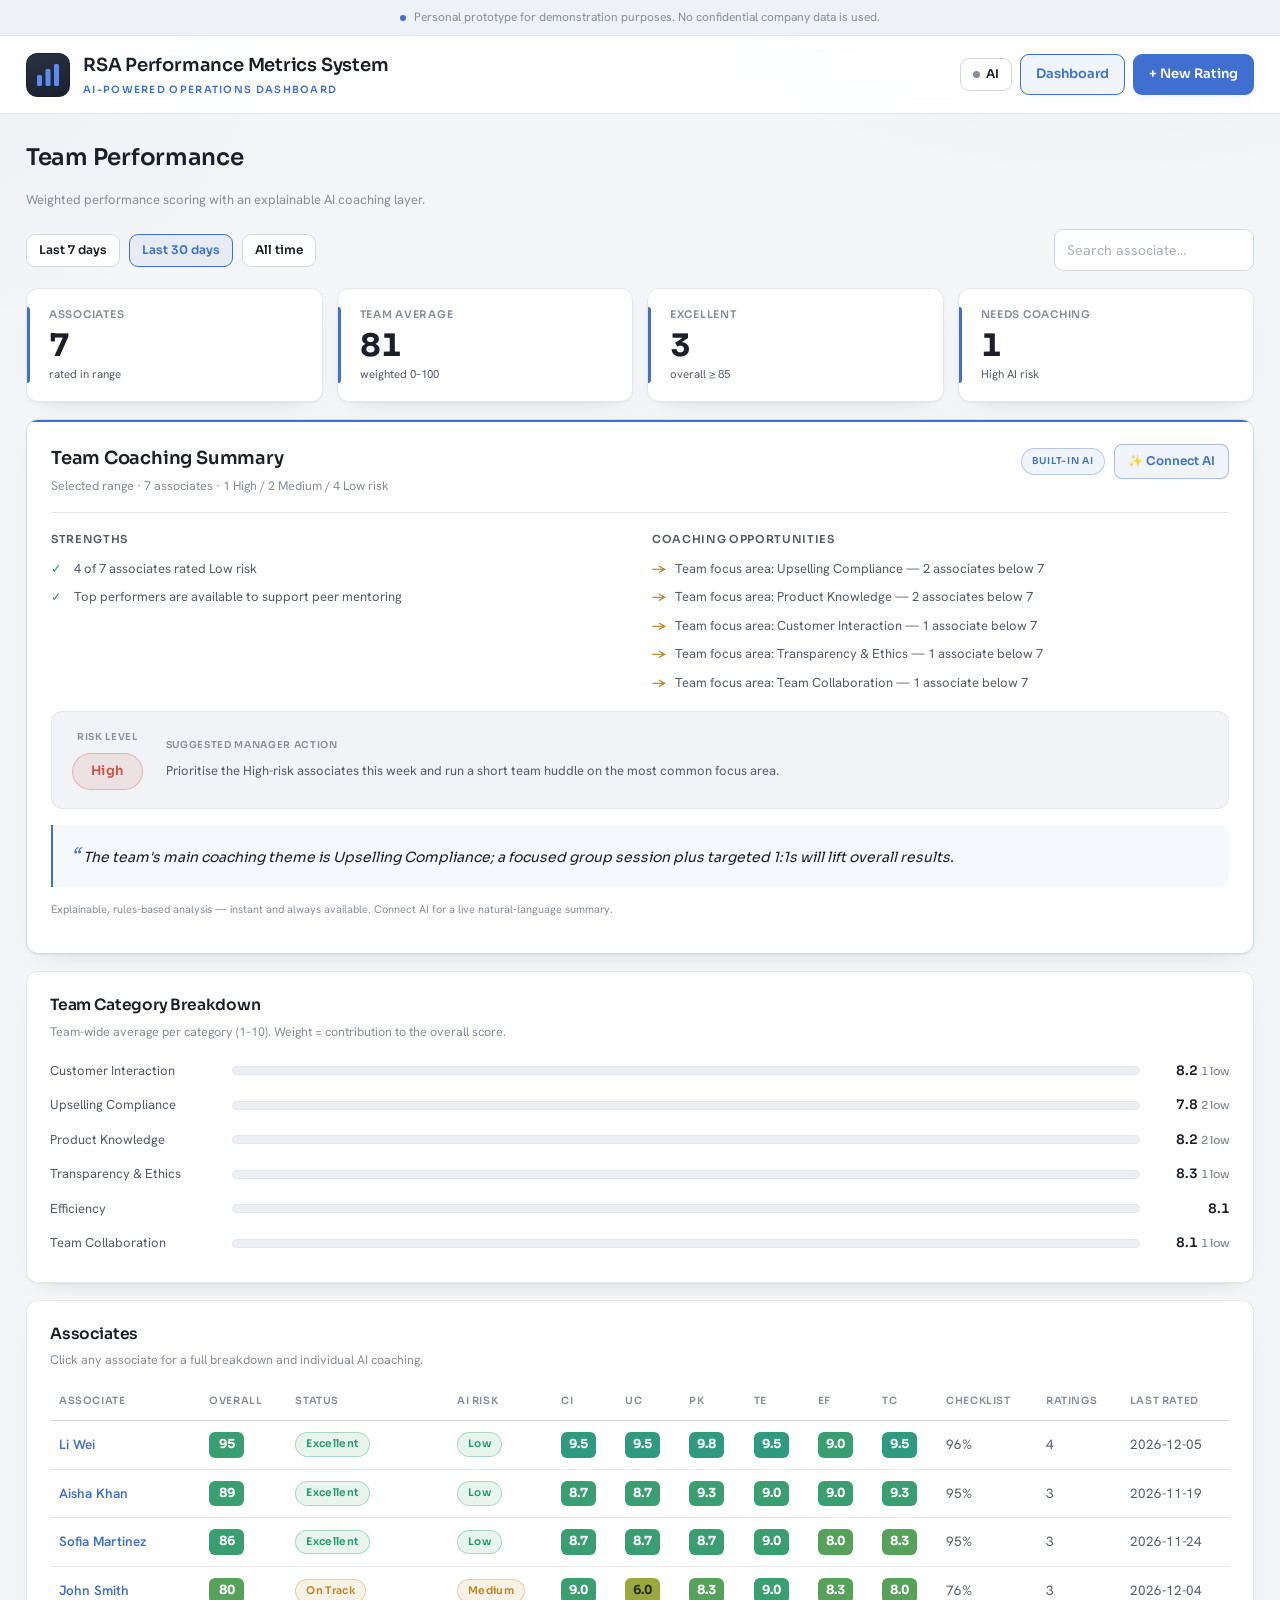
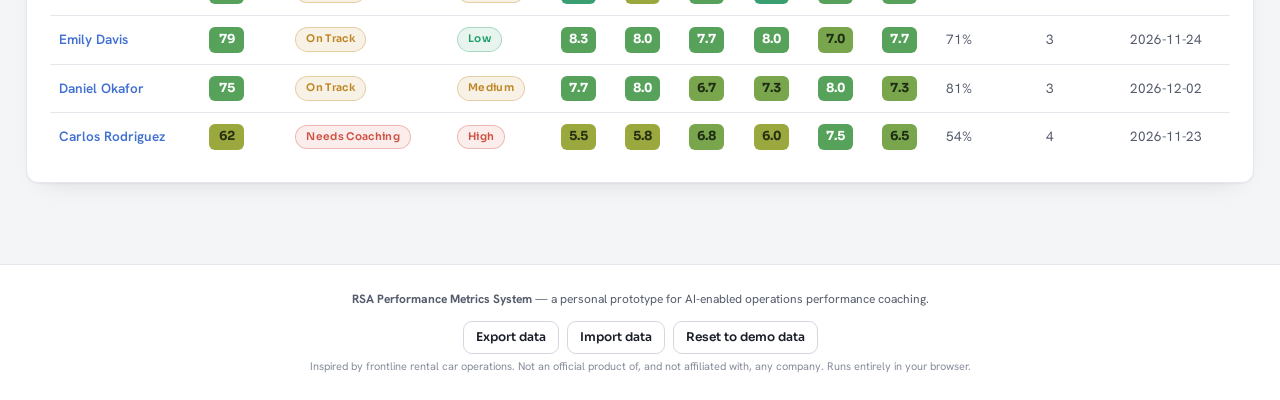
==== commit 76d5d26e: "Add files via upload" ====
--- a/index.html
+++ b/index.html
@@ -10,11 +10,11 @@
 <link href="https://fonts.googleapis.com/css2?family=Sora:wght@400;500;600;700&family=Hanken+Grotesk:wght@400;500;600;700&display=swap" rel="stylesheet">
 <style>
 :root{
-  --bg:#0b0d13;--surface:#15181f;--surface-2:#1c2029;--surface-3:#222733;
-  --line:#272b37;--line-bright:#363c4b;--ink:#e9ebf2;--ink-soft:#a7adbf;--muted:#6f7589;
-  --accent:#2fe0c4;--accent-ink:#06120f;--glow:rgba(47,224,196,.30);
-  --good:#34d399;--watch:#f4c152;--high:#f4715f;
-  --radius:16px;--shadow:0 14px 38px -22px rgba(0,0,0,.9);--inset:inset 0 1px 0 rgba(255,255,255,.035);
+  --bg:#f4f5f7;--surface:#ffffff;--surface-2:#f1f3f6;--surface-3:#e9ecf1;
+  --line:#e4e7ec;--line-bright:#d3d8e0;--ink:#1b1f29;--ink-soft:#545b6b;--muted:#878d9c;
+  --accent:#3f6fd1;--accent-soft:#5b8def;--accent-deep:#2f56a8;--glow:rgba(63,111,209,.16);
+  --good:#1f9d68;--watch:#bd8420;--high:#cf5142;
+  --radius:12px;--shadow:0 1px 2px rgba(20,24,33,.05),0 10px 26px -18px rgba(20,24,33,.22);--inset:none;
 }
 *{box-sizing:border-box}
 html,body{margin:0;padding:0}
@@ -22,202 +22,206 @@
   font-family:"Hanken Grotesk",system-ui,-apple-system,sans-serif;color:var(--ink);
   background-color:var(--bg);line-height:1.58;-webkit-font-smoothing:antialiased;
   background-image:
-    radial-gradient(900px 520px at 82% -8%,rgba(47,224,196,.11),transparent 62%),
-    radial-gradient(780px 620px at -6% 2%,rgba(78,108,235,.09),transparent 58%),
-    radial-gradient(rgba(255,255,255,.022) 1px,transparent 1px);
-  background-size:auto,auto,23px 23px;background-attachment:fixed;
+    radial-gradient(820px 480px at 86% -12%,rgba(63,111,209,.07),transparent 60%),
+    radial-gradient(680px 540px at -6% 4%,rgba(63,111,209,.04),transparent 55%);
+  background-attachment:fixed;
 }
 h1,h2,h3,h4{font-family:"Sora",sans-serif;font-weight:600;letter-spacing:-.012em;margin:0}
-a{color:var(--accent)}
-::selection{background:rgba(47,224,196,.25);color:#fff}
+a{color:var(--accent);cursor:pointer}
+::selection{background:rgba(63,111,209,.18);color:var(--accent-deep)}
 ::-webkit-scrollbar{width:11px;height:11px}
 ::-webkit-scrollbar-track{background:var(--bg)}
-::-webkit-scrollbar-thumb{background:#2b3040;border-radius:8px;border:2px solid var(--bg)}
+::-webkit-scrollbar-thumb{background:#c7ccd6;border-radius:8px;border:2px solid var(--bg)}
 .hidden{display:none!important}
 
-/* layout */
-.disclaimer{background:#0e1119;border-bottom:1px solid var(--line);color:var(--muted);
+.disclaimer{background:#eef1f5;border-bottom:1px solid var(--line);color:var(--muted);
   font-size:12px;text-align:center;padding:8px 16px}
 .disclaimer::before{content:"";display:inline-block;width:6px;height:6px;border-radius:50%;
-  background:var(--accent);box-shadow:0 0 8px var(--glow);margin-right:8px;vertical-align:middle}
-header{background:rgba(13,16,23,.86);backdrop-filter:blur(12px);border-bottom:1px solid var(--line);
+  background:var(--accent);margin-right:8px;vertical-align:middle}
+header{background:rgba(255,255,255,.92);backdrop-filter:blur(12px);border-bottom:1px solid var(--line);
   position:sticky;top:0;z-index:20}
-.header-in{max-width:1240px;margin:0 auto;padding:16px 26px;display:flex;align-items:center;
+.header-in{max-width:1280px;margin:0 auto;padding:15px 26px;display:flex;align-items:center;
   justify-content:space-between;gap:16px;flex-wrap:wrap}
 .brand{display:flex;align-items:center;gap:13px;cursor:pointer}
-.logo{width:46px;height:46px;display:grid;place-items:center;flex-shrink:0;
-  background:linear-gradient(160deg,#1d222d,#13161d);border:1px solid var(--line-bright);
-  border-radius:13px;box-shadow:0 0 22px -8px var(--glow),var(--inset)}
-.logo svg rect{fill:var(--accent)}
-.logo svg{filter:drop-shadow(0 0 5px var(--glow))}
-.brand h1{font-size:19px}
-.brand .sub{font-size:10.5px;color:var(--accent);font-weight:600;letter-spacing:.13em;
+.logo{width:44px;height:44px;display:grid;place-items:center;flex-shrink:0;
+  background:linear-gradient(160deg,#2b3242,#1b2030);border:1px solid #1b2030;border-radius:11px}
+.logo svg rect{fill:var(--accent-soft)}
+.brand h1{font-size:18px}
+.brand .sub{font-size:10px;color:var(--accent);font-weight:600;letter-spacing:.13em;
   text-transform:uppercase;margin-top:3px;font-family:"Sora",sans-serif}
 nav{display:flex;gap:8px;align-items:center;flex-wrap:wrap}
-.container{max-width:1240px;margin:0 auto;padding:28px 26px 70px;animation:rise .5s ease both}
-@keyframes rise{from{opacity:0;transform:translateY(12px)}to{opacity:1;transform:translateY(0)}}
-
-/* buttons */
-button{border:1px solid transparent;border-radius:10px;padding:9px 16px;font:inherit;
-  font-size:13.5px;font-weight:600;cursor:pointer;transition:.16s;font-family:"Sora",sans-serif}
-.btn-primary{background:var(--accent);color:var(--accent-ink);box-shadow:0 0 18px -6px var(--glow)}
-.btn-primary:hover{background:#46ecd2;box-shadow:0 0 26px -4px var(--glow);transform:translateY(-1px)}
-.btn-ghost{background:#161a22;border:1px solid var(--line-bright);color:var(--ink)}
+.container{max-width:1280px;margin:0 auto;padding:26px 26px 64px;animation:rise .45s ease both}
+@keyframes rise{from{opacity:0;transform:translateY(10px)}to{opacity:1;transform:translateY(0)}}
+
+button{border:1px solid transparent;border-radius:9px;padding:9px 15px;font:inherit;
+  font-size:13px;font-weight:600;cursor:pointer;transition:.15s;font-family:"Sora",sans-serif}
+.btn-primary{background:var(--accent);color:#fff;box-shadow:0 4px 12px -6px var(--glow)}
+.btn-primary:hover{background:var(--accent-deep)}
+.btn-ghost{background:#fff;border:1px solid var(--line-bright);color:var(--ink)}
 .btn-ghost:hover{border-color:var(--accent);color:var(--accent)}
-.btn-ghost.active{border-color:var(--accent);color:var(--accent);background:rgba(47,224,196,.07)}
-.btn-sm{padding:6px 12px;font-size:12.5px}
-
-/* cards */
+.btn-ghost.active{border-color:var(--accent);color:var(--accent);background:rgba(63,111,209,.07)}
+.btn-sm{padding:6px 12px;font-size:12px}
+.btn-ai{background:rgba(63,111,209,.08);border:1px solid rgba(63,111,209,.4);color:var(--accent);
+  padding:7px 13px;border-radius:8px;font-size:12px;white-space:nowrap}
+.btn-ai:hover{background:rgba(63,111,209,.16)}
+.ai-dot{display:inline-block;width:7px;height:7px;border-radius:50%;background:var(--muted);margin-right:6px}
+.ai-dot.on{background:var(--good);box-shadow:0 0 6px rgba(31,157,104,.6)}
+
 .card{background:var(--surface);border:1px solid var(--line);border-radius:var(--radius);
-  padding:22px 24px;margin-bottom:18px;box-shadow:var(--shadow),var(--inset)}
-.card h3{font-size:16px;margin-bottom:4px}
-.toolbar{display:flex;align-items:center;gap:10px;flex-wrap:wrap;margin-bottom:18px}
+  padding:21px 23px;margin-bottom:17px;box-shadow:var(--shadow)}
+.card h3{font-size:15.5px;margin-bottom:4px}
+.toolbar{display:flex;align-items:center;gap:9px;flex-wrap:wrap;margin-bottom:17px}
 .toolbar .spacer{flex:1}
-.note{color:var(--muted);font-size:13px}
-.page-title{font-size:24px;margin-bottom:3px}
-.page-sub{color:var(--muted);font-size:13.5px;margin-bottom:20px}
-
-/* inputs */
-input,select,textarea{background:#10131a;border:1px solid var(--line-bright);border-radius:10px;
+.note{color:var(--muted);font-size:12.5px}
+.page-title{font-size:23px;margin-bottom:3px}
+.page-sub{color:var(--muted);font-size:13px;margin-bottom:19px}
+
+input,select,textarea{background:#fff;border:1px solid var(--line-bright);border-radius:9px;
   padding:9px 12px;font:inherit;font-size:14px;color:var(--ink);transition:.15s}
-input::placeholder,textarea::placeholder{color:#5b6172}
+input::placeholder,textarea::placeholder{color:#aab0bd}
 input:focus,select:focus,textarea:focus{outline:none;border-color:var(--accent);
-  box-shadow:0 0 0 3px rgba(47,224,196,.16)}
+  box-shadow:0 0 0 3px rgba(63,111,209,.14)}
 textarea{resize:vertical;width:100%}
 label{font-size:13px;color:var(--ink-soft)}
 
-/* KPI */
-.kpis{display:grid;grid-template-columns:repeat(4,1fr);gap:15px;margin-bottom:18px}
-.kpi{position:relative;background:linear-gradient(170deg,#181c25,#13161d);border:1px solid var(--line);
-  border-radius:var(--radius);padding:19px 21px;box-shadow:0 0 26px -18px var(--glow),var(--shadow),var(--inset);
-  transition:.16s}
-.kpi::before{content:"";position:absolute;left:21px;right:21px;top:0;height:1.5px;border-radius:2px;
-  background:linear-gradient(90deg,transparent,var(--accent),transparent);opacity:.7}
-.kpi:hover{transform:translateY(-3px);border-color:var(--line-bright)}
-.kpi .lab{font-family:"Sora",sans-serif;font-size:11px;font-weight:600;letter-spacing:.07em;
+.kpis{display:grid;grid-template-columns:repeat(4,1fr);gap:14px;margin-bottom:17px}
+.kpi{position:relative;background:var(--surface);border:1px solid var(--line);
+  border-radius:var(--radius);padding:18px 20px 18px 22px;box-shadow:var(--shadow);transition:.15s}
+.kpi::before{content:"";position:absolute;left:0;top:18px;bottom:18px;width:3px;border-radius:0 3px 3px 0;
+  background:var(--accent)}
+.kpi:hover{transform:translateY(-2px);border-color:var(--line-bright);box-shadow:0 1px 2px rgba(20,24,33,.05),0 14px 30px -18px rgba(20,24,33,.3)}
+.kpi .lab{font-family:"Sora",sans-serif;font-size:10.5px;font-weight:600;letter-spacing:.07em;
   text-transform:uppercase;color:var(--muted)}
-.kpi .val{font-family:"Sora",sans-serif;font-size:32px;font-weight:700;color:var(--ink);
+.kpi .val{font-family:"Sora",sans-serif;font-size:31px;font-weight:700;color:var(--ink);
   line-height:1.1;margin-top:5px;font-variant-numeric:tabular-nums}
-.kpi .sub{font-size:12px;color:var(--ink-soft);margin-top:2px}
-
-/* tables */
-.table-wrap{overflow-x:auto;border-radius:10px}
+.kpi .sub{font-size:11.5px;color:var(--ink-soft);margin-top:2px}
+
+.table-wrap{overflow-x:auto;border-radius:9px}
 table{width:100%;border-collapse:collapse}
-th{font-family:"Sora",sans-serif;font-size:10.5px;font-weight:600;letter-spacing:.07em;
-  text-transform:uppercase;color:var(--muted);text-align:left;padding:11px 10px;
+th{font-family:"Sora",sans-serif;font-size:10px;font-weight:600;letter-spacing:.06em;
+  text-transform:uppercase;color:var(--muted);text-align:left;padding:11px 9px;
   border-bottom:1px solid var(--line-bright)}
-td{padding:11px 10px;border-bottom:1px solid var(--line);font-size:14px;color:var(--ink-soft)}
+td{padding:11px 9px;border-bottom:1px solid var(--line);font-size:13.5px;color:var(--ink-soft)}
 tbody tr:last-child td{border-bottom:none}
 tbody tr.clickable{cursor:pointer;transition:background .12s}
 tbody tr.clickable:hover{background:var(--surface-2)}
 td .name{color:var(--accent);font-weight:600}
 
-/* score chips */
-.score{display:inline-block;min-width:36px;text-align:center;padding:3px 9px;border-radius:7px;
-  font-weight:700;font-size:13px;font-variant-numeric:tabular-nums;font-family:"Sora",sans-serif;color:#0a0c10}
-.c0{background:#f0563c;color:#fff}.c1{background:#f4663a;color:#fff}.c2{background:#f67a3a;color:#fff}
-.c3{background:#f49038}.c4{background:#eca838}.c5{background:#dcb838}.c6{background:#c2c63e}
-.c7{background:#9ec84a}.c8{background:#74c656}.c9{background:#4ec566}.c10{background:#38c878}
-
-/* badges */
-.badge{display:inline-block;font-family:"Sora",sans-serif;font-size:11px;font-weight:600;
-  letter-spacing:.03em;padding:3px 11px;border-radius:999px;border:1px solid}
-.b-exc,.b-low{color:var(--good);background:rgba(52,211,153,.11);border-color:rgba(52,211,153,.32)}
-.b-ok,.b-medium{color:var(--watch);background:rgba(244,193,82,.11);border-color:rgba(244,193,82,.32)}
-.b-needs,.b-high{color:var(--high);background:rgba(244,113,95,.12);border-color:rgba(244,113,95,.34)}
-.badge.lg{font-size:13.5px;padding:7px 19px}
-.badge.lg.b-low{box-shadow:0 0 20px -7px rgba(52,211,153,.6)}
-.badge.lg.b-medium{box-shadow:0 0 20px -7px rgba(244,193,82,.6)}
-.badge.lg.b-high{box-shadow:0 0 20px -7px rgba(244,113,95,.6)}
-
-/* AI coaching card */
-.coach{position:relative;background:linear-gradient(180deg,#181d27,#14171f);
-  border:1px solid var(--line-bright);border-radius:var(--radius);
-  box-shadow:0 0 50px -26px var(--glow),var(--shadow),var(--inset);padding:26px;margin-bottom:18px;overflow:hidden}
-.coach::before{content:"";position:absolute;inset:0 0 auto 0;height:2px;
-  background:linear-gradient(90deg,transparent,var(--accent),transparent)}
+.score{display:inline-block;min-width:35px;text-align:center;padding:3px 8px;border-radius:6px;
+  font-weight:700;font-size:12.5px;font-variant-numeric:tabular-nums;font-family:"Sora",sans-serif;color:#fff}
+.c0{background:#d8503e}.c1{background:#db5f3f}.c2{background:#db7340}.c3{background:#cf8a3c}
+.c4{background:#c2992f;color:#3a2e08}.c5{background:#b3a52f;color:#33300a}.c6{background:#9aa83e;color:#262f10}
+.c7{background:#79a64d;color:#1d2c12}.c8{background:#56a25b;color:#fff}.c9{background:#3a9f70;color:#fff}
+.c10{background:#2e9a7f;color:#fff}
+
+.badge{display:inline-block;font-family:"Sora",sans-serif;font-size:10.5px;font-weight:600;
+  letter-spacing:.03em;padding:3px 10px;border-radius:999px;border:1px solid}
+.b-exc,.b-low{color:var(--good);background:rgba(31,157,104,.10);border-color:rgba(31,157,104,.32)}
+.b-ok,.b-medium{color:var(--watch);background:rgba(189,132,32,.11);border-color:rgba(189,132,32,.32)}
+.b-needs,.b-high{color:var(--high);background:rgba(207,81,66,.10);border-color:rgba(207,81,66,.32)}
+.badge.lg{font-size:13px;padding:7px 18px}
+
+.coach{position:relative;background:var(--surface);border:1px solid var(--line-bright);
+  border-radius:var(--radius);box-shadow:var(--shadow);padding:24px;margin-bottom:17px;overflow:hidden}
+.coach::before{content:"";position:absolute;inset:0 0 auto 0;height:2px;background:var(--accent)}
 .coach-head{display:flex;align-items:flex-start;justify-content:space-between;gap:14px;
-  padding-bottom:17px;border-bottom:1px solid var(--line)}
-.coach-head h3{font-size:19px}
-.coach-head .m{font-size:13px;color:var(--muted);margin-top:4px}
-.ai-tag{font-family:"Sora",sans-serif;font-size:10px;font-weight:600;letter-spacing:.09em;
-  text-transform:uppercase;color:var(--accent);background:rgba(47,224,196,.10);
-  border:1px solid rgba(47,224,196,.4);padding:6px 11px;border-radius:999px;white-space:nowrap;
-  box-shadow:0 0 16px -6px var(--glow)}
-.coach-grid{display:grid;grid-template-columns:1fr 1fr;gap:26px;padding:19px 0}
-.coach-grid h4{font-family:"Sora",sans-serif;font-size:11.5px;font-weight:600;letter-spacing:.06em;
+  padding-bottom:16px;border-bottom:1px solid var(--line)}
+.coach-head h3{font-size:18px}
+.coach-head .m{font-size:12.5px;color:var(--muted);margin-top:4px}
+.coach-head-right{display:flex;align-items:center;gap:9px;flex-wrap:wrap;justify-content:flex-end}
+.ai-tag{font-family:"Sora",sans-serif;font-size:9.5px;font-weight:600;letter-spacing:.08em;
+  text-transform:uppercase;color:var(--accent);background:rgba(63,111,209,.08);
+  border:1px solid rgba(63,111,209,.32);padding:5px 10px;border-radius:999px;white-space:nowrap}
+.ai-tag.live{color:var(--good);background:rgba(31,157,104,.09);border-color:rgba(31,157,104,.32)}
+.coach-grid{display:grid;grid-template-columns:1fr 1fr;gap:24px;padding:18px 0}
+.coach-grid h4{font-family:"Sora",sans-serif;font-size:11px;font-weight:600;letter-spacing:.06em;
   text-transform:uppercase;color:var(--ink-soft);margin-bottom:10px}
 .list{list-style:none;margin:0;padding:0;display:flex;flex-direction:column;gap:8px}
-.list li{font-size:13.5px;color:var(--ink-soft);padding-left:24px;position:relative}
-.list li::before{position:absolute;left:0;top:0;font-weight:700;font-size:13px}
+.list li{font-size:13px;color:var(--ink-soft);padding-left:23px;position:relative}
+.list li::before{position:absolute;left:0;top:0;font-weight:700;font-size:12.5px}
 .list.good li::before{content:"\2713";color:var(--good)}
 .list.watch li::before{content:"\2192";color:var(--watch)}
-.coach-row{display:grid;grid-template-columns:auto 1fr;gap:24px;align-items:center;
-  padding:19px 21px;background:var(--surface-2);border:1px solid var(--line);border-radius:12px}
+.coach-row{display:grid;grid-template-columns:auto 1fr;gap:23px;align-items:center;
+  padding:18px 20px;background:var(--surface-2);border:1px solid var(--line);border-radius:11px}
 .coach-risk{text-align:center}
-.rk-lab{display:block;font-family:"Sora",sans-serif;font-size:10px;font-weight:600;
-  letter-spacing:.08em;text-transform:uppercase;color:var(--muted);margin-bottom:8px}
-.coach-act p{font-size:13.5px;margin:0;color:var(--ink-soft)}
-.coach-note{margin:17px 0 0;padding:16px 19px;border-left:2px solid var(--accent);
-  background:rgba(47,224,196,.05);border-radius:0 10px 10px 0;font-family:"Sora",sans-serif;
-  font-size:14.5px;font-style:italic;color:var(--ink);line-height:1.6}
-.coach-note .q{font-size:21px;color:var(--accent);margin-right:3px}
-.coach-foot{margin-top:15px;font-size:11.5px;color:var(--muted);line-height:1.65}
-
-/* category bars */
-.catbar{display:grid;grid-template-columns:150px 1fr 46px;gap:12px;align-items:center;
-  padding:8px 0;font-size:13.5px}
+.rk-lab{display:block;font-family:"Sora",sans-serif;font-size:9.5px;font-weight:600;
+  letter-spacing:.07em;text-transform:uppercase;color:var(--muted);margin-bottom:8px}
+.coach-act p{font-size:13px;margin:0;color:var(--ink-soft)}
+.coach-note{margin:16px 0 0;padding:15px 18px;border-left:2px solid var(--accent);
+  background:rgba(63,111,209,.05);border-radius:0 9px 9px 0;font-family:"Sora",sans-serif;
+  font-size:14px;font-style:italic;color:var(--ink);line-height:1.6}
+.coach-note .q{font-size:20px;color:var(--accent);margin-right:3px}
+.coach-foot{margin-top:14px;font-size:11px;color:var(--muted);line-height:1.6}
+.coach-loading{padding:40px 0;text-align:center;color:var(--muted);font-size:12.5px}
+.spinner{width:26px;height:26px;border:3px solid var(--line-bright);border-top-color:var(--accent);
+  border-radius:50%;animation:spin .8s linear infinite;margin:0 auto 12px}
+@keyframes spin{to{transform:rotate(360deg)}}
+
+.catbar{display:grid;grid-template-columns:170px 1fr 78px;gap:12px;align-items:center;
+  padding:7px 0;font-size:13px}
 .catbar .cn{color:var(--ink-soft)}
-.track{height:9px;background:#10131a;border-radius:6px;overflow:hidden;border:1px solid var(--line)}
+.track{height:9px;background:#eceff3;border-radius:6px;overflow:hidden;border:1px solid var(--line)}
 .fill{height:100%;border-radius:6px}
 .catbar .cv{text-align:right;font-family:"Sora",sans-serif;font-weight:600;font-variant-numeric:tabular-nums}
-
-/* rate form */
-.grid2{display:grid;grid-template-columns:1fr 1fr;gap:17px}
-.rate-cat{margin-bottom:6px}
-.rate-cat .cl{font-family:"Sora",sans-serif;font-size:13px;font-weight:600;color:var(--ink);margin-bottom:7px;
-  display:flex;justify-content:space-between}
+.catbar .cv .sm{color:var(--muted);font-size:11px;font-weight:500}
+
+.grid2{display:grid;grid-template-columns:1fr 1fr;gap:16px}
+.rate-cat{margin-bottom:5px}
+.rate-cat .cl{font-family:"Sora",sans-serif;font-size:12.5px;font-weight:600;color:var(--ink);
+  margin-bottom:7px;display:flex;justify-content:space-between}
 .rate-cat .cl .w{color:var(--muted);font-weight:500}
-.chips{display:flex;gap:6px;flex-wrap:wrap}
+.chips{display:flex;gap:5px;flex-wrap:wrap}
 .chips input{display:none}
-.chips label{border:1px solid var(--line-bright);background:#10131a;color:var(--ink-soft);
-  border-radius:9px;padding:7px 0;width:40px;text-align:center;cursor:pointer;font-family:"Sora",sans-serif;
+.chips label{border:1px solid var(--line-bright);background:#fff;color:var(--ink-soft);
+  border-radius:8px;padding:7px 0;width:38px;text-align:center;cursor:pointer;font-family:"Sora",sans-serif;
   font-weight:600;font-variant-numeric:tabular-nums;transition:.13s}
 .chips label:hover{border-color:var(--accent);color:var(--ink)}
-.chips input:checked+label{color:#fff;border-color:transparent;box-shadow:0 0 14px -5px rgba(0,0,0,.6)}
-.chk{display:flex;gap:10px;align-items:flex-start;font-size:13.5px;color:var(--ink-soft);
-  padding:11px 13px;border:1px solid var(--line);border-radius:10px;background:#10131a;cursor:pointer;
-  margin-bottom:9px}
+.chips input:checked+label{color:#fff;border-color:transparent}
+.chk{display:flex;gap:10px;align-items:flex-start;font-size:13px;color:var(--ink-soft);
+  padding:10px 12px;border:1px solid var(--line);border-radius:9px;background:#fafbfc;cursor:pointer;
+  margin-bottom:8px}
 .chk:hover{border-color:var(--line-bright)}
 .chk input{margin-top:2px;accent-color:var(--accent)}
-.proj{display:flex;align-items:center;gap:18px;padding:18px 22px;background:var(--surface-2);
-  border:1px solid var(--line-bright);border-radius:12px;margin:6px 0 16px}
-.proj .pv{font-family:"Sora",sans-serif;font-size:40px;font-weight:700;color:var(--accent);
+.proj{display:flex;align-items:center;gap:18px;padding:17px 21px;background:var(--surface-2);
+  border:1px solid var(--line-bright);border-radius:11px;margin:5px 0 15px}
+.proj .pv{font-family:"Sora",sans-serif;font-size:38px;font-weight:700;color:var(--accent);
   line-height:1;font-variant-numeric:tabular-nums}
-.proj .pl{font-size:12px;color:var(--muted);font-family:"Sora",sans-serif;letter-spacing:.06em;
+.proj .pl{font-size:11px;color:var(--muted);font-family:"Sora",sans-serif;letter-spacing:.06em;
   text-transform:uppercase}
 
-/* toast */
-.toast{position:fixed;left:50%;bottom:26px;transform:translateX(-50%) translateY(20px);
-  background:#181d27;border:1px solid var(--accent);color:var(--ink);font-family:"Sora",sans-serif;
-  font-size:14px;font-weight:600;padding:12px 24px;border-radius:11px;box-shadow:0 0 30px -8px var(--glow);
-  opacity:0;pointer-events:none;transition:.3s;z-index:50}
+.spark svg{width:100%;height:auto;display:block}
+
+.modal-overlay{position:fixed;inset:0;background:rgba(24,28,38,.5);backdrop-filter:blur(3px);
+  display:flex;align-items:center;justify-content:center;padding:20px;z-index:60}
+.modal{background:var(--surface);border:1px solid var(--line-bright);border-radius:14px;
+  max-width:480px;width:100%;padding:26px;box-shadow:0 30px 70px -20px rgba(20,24,33,.4)}
+.modal h3{font-size:18px;margin-bottom:6px}
+.modal .field{margin:15px 0}
+.modal .field label{display:block;font-size:12px;font-weight:600;color:var(--ink-soft);margin-bottom:6px;
+  font-family:"Sora",sans-serif}
+.modal input{width:100%}
+.modal .sec-note{font-size:11.5px;color:var(--ink-soft);line-height:1.6;background:var(--surface-2);
+  border:1px solid var(--line);border-radius:9px;padding:11px 13px;margin-top:6px}
+.modal .actions{display:flex;gap:9px;margin-top:18px}
+
+.toast{position:fixed;left:50%;bottom:24px;transform:translateX(-50%) translateY(20px);
+  background:#1b2030;border:1px solid #1b2030;color:#fff;font-family:"Sora",sans-serif;
+  font-size:13.5px;font-weight:600;padding:12px 22px;border-radius:10px;
+  box-shadow:0 14px 32px -14px rgba(20,24,33,.5);
+  opacity:0;pointer-events:none;transition:.3s;z-index:70;max-width:90vw;text-align:center}
 .toast.show{opacity:1;transform:translateX(-50%) translateY(0)}
 
-/* spark */
-.spark svg{width:100%;height:auto;display:block}
-
-footer{border-top:1px solid var(--line);background:#0e1119;padding:22px 26px;text-align:center}
+footer{border-top:1px solid var(--line);background:#fff;padding:22px 26px;text-align:center}
 footer p{font-size:12px;color:var(--ink-soft);margin:3px 0}
 footer .fine{font-size:11px;color:var(--muted)}
-footer a{cursor:pointer}
+.foot-actions{display:flex;gap:8px;justify-content:center;flex-wrap:wrap;margin:12px 0 4px}
 
 @media(max-width:900px){
   .kpis{grid-template-columns:1fr 1fr}
   .grid2,.coach-grid{grid-template-columns:1fr;gap:16px}
   .coach-row{grid-template-columns:1fr;gap:14px;text-align:left}
   .coach-risk{text-align:left}
-  .catbar{grid-template-columns:120px 1fr 42px}
+  .catbar{grid-template-columns:120px 1fr 70px}
 }
 @media(max-width:560px){.header-in,.container{padding-left:16px;padding-right:16px}}
 </style>
@@ -238,10 +242,11 @@
       </span>
       <div>
         <h1>RSA Performance Metrics System</h1>
-        <div class="sub">AI-Ready Operations Dashboard</div>
+        <div class="sub">AI-Powered Operations Dashboard</div>
       </div>
     </div>
     <nav>
+      <button class="btn-ghost btn-sm" id="aiBtn" onclick="openAI()"><span class="ai-dot" id="aiDot"></span>AI</button>
       <button class="btn-ghost" id="navDash" onclick="go('dashboard')">Dashboard</button>
       <button class="btn-primary" onclick="go('rate')">+ New Rating</button>
     </nav>
@@ -265,6 +270,12 @@
 
     <div class="kpis" id="kpis"></div>
     <div id="teamCoach"></div>
+
+    <div class="card">
+      <h3>Team Category Breakdown</h3>
+      <p class="note" style="margin:0 0 12px">Team-wide average per category (1–10). Weight = contribution to the overall score.</p>
+      <div id="teamCats"></div>
+    </div>
 
     <div class="card">
       <h3>Associates</h3>
@@ -285,16 +296,14 @@
 
   <!-- ============ DETAIL ============ -->
   <section id="view-detail" class="hidden">
-    <button class="btn-ghost btn-sm" onclick="go('dashboard')" style="margin-bottom:16px">&larr; Back to Dashboard</button>
+    <button class="btn-ghost btn-sm" onclick="go('dashboard')" style="margin-bottom:15px">&larr; Back to Dashboard</button>
     <h2 class="page-title" id="dName">Associate</h2>
     <p class="page-sub" id="dMeta">—</p>
-
     <div id="dCoach"></div>
-
     <div class="grid2">
       <div class="card">
         <h3>Category Averages</h3>
-        <p class="note" style="margin:0 0 8px">Scored 1–10. Weight shown is the contribution to the overall score.</p>
+        <p class="note" style="margin:0 0 8px">Scored 1–10. Weight = contribution to the overall score.</p>
         <div id="dCats"></div>
       </div>
       <div class="card">
@@ -303,13 +312,11 @@
         <div id="dChecks"></div>
       </div>
     </div>
-
     <div class="card">
       <h3>Overall Score Trend</h3>
       <p class="note" style="margin:0 0 12px">Weighted overall (0–100) over time.</p>
       <div class="spark" id="dSpark"></div>
     </div>
-
     <div class="card">
       <h3>Rating History</h3>
       <div class="table-wrap">
@@ -327,33 +334,28 @@
 
   <!-- ============ RATE ============ -->
   <section id="view-rate" class="hidden">
-    <button class="btn-ghost btn-sm" onclick="go('dashboard')" style="margin-bottom:16px">&larr; Back to Dashboard</button>
+    <button class="btn-ghost btn-sm" onclick="go('dashboard')" style="margin-bottom:15px">&larr; Back to Dashboard</button>
     <h2 class="page-title">New Rating</h2>
-    <p class="page-sub">Record a performance rating. The overall score and AI coaching update automatically.</p>
-
+    <p class="page-sub">Record a performance rating. The overall score updates automatically.</p>
     <div class="card">
       <h3>Associate</h3>
       <input id="rName" list="nameList" placeholder="Type a name, or pick an existing associate" style="width:100%;max-width:420px;margin-top:8px">
       <datalist id="nameList"></datalist>
     </div>
-
     <div class="card">
       <h3>Category Ratings (1–10)</h3>
       <div class="grid2" id="rCats" style="margin-top:12px"></div>
     </div>
-
     <div class="proj">
       <div><div class="pv" id="rProj">70</div></div>
       <div><div class="pl">Projected Overall</div>
         <div class="note" id="rProjStatus" style="margin-top:2px">—</div></div>
     </div>
-
     <div class="card">
       <h3>Policy &amp; Customer-First Checklist</h3>
       <p class="note" style="margin:0 0 12px">Check only the items completed properly.</p>
       <div id="rChecks"></div>
     </div>
-
     <div class="card">
       <h3>Customers &amp; Notes</h3>
       <div style="margin-top:10px">
@@ -363,7 +365,6 @@
       </div>
       <textarea id="rNotes" rows="3" placeholder="Coaching points, observations…" style="margin-top:12px"></textarea>
     </div>
-
     <div style="display:flex;gap:10px">
       <button class="btn-ghost" onclick="go('dashboard')">Cancel</button>
       <button class="btn-primary" onclick="submitRating()">Save Rating</button>
@@ -374,11 +375,42 @@
 
 <footer>
   <p><strong>RSA Performance Metrics System</strong> — a personal prototype for AI-enabled operations performance coaching.</p>
-  <p class="fine">Inspired by frontline rental car operations. Not an official product of, and not affiliated with, any company. Runs entirely in your browser — no data leaves this device.</p>
-  <p class="fine"><a onclick="resetDemo()">Reset to demo data</a></p>
+  <div class="foot-actions">
+    <button class="btn-ghost btn-sm" onclick="exportData()">Export data</button>
+    <button class="btn-ghost btn-sm" onclick="document.getElementById('importFile').click()">Import data</button>
+    <button class="btn-ghost btn-sm" onclick="resetDemo()">Reset to demo data</button>
+  </div>
+  <input type="file" id="importFile" accept="application/json" style="display:none">
+  <p class="fine">Inspired by frontline rental car operations. Not an official product of, and not affiliated with, any company. Runs entirely in your browser.</p>
 </footer>
 
 <div class="toast" id="toast">Saved</div>
+
+<!-- AI settings modal -->
+<div class="modal-overlay hidden" id="aiModal">
+  <div class="modal">
+    <h3>Connect AI</h3>
+    <p class="note" style="margin:0">Optional. Without a key, the built-in rules-based AI coaching still works for everyone.</p>
+    <div class="field">
+      <label>OpenAI API key</label>
+      <input id="aiKey" type="password" placeholder="sk-…" autocomplete="off">
+    </div>
+    <div class="field">
+      <label>Model</label>
+      <input id="aiModel" type="text" placeholder="gpt-4o-mini">
+    </div>
+    <div class="sec-note">
+      Your key is stored only in <strong>this browser</strong> (localStorage). It is never written into the
+      page file, never committed to GitHub, and is sent only directly to OpenAI. Do not paste a key into the
+      file's source code. Get a key at <a href="https://platform.openai.com/api-keys" target="_blank" rel="noopener">platform.openai.com</a>.
+    </div>
+    <div class="actions">
+      <button class="btn-primary" onclick="saveAI()">Save</button>
+      <button class="btn-ghost" onclick="removeAI()">Remove key</button>
+      <button class="btn-ghost" onclick="closeAI()" style="margin-left:auto">Close</button>
+    </div>
+  </div>
+</div>
 
 <script>
 "use strict";
@@ -401,26 +433,29 @@
   "Reviewed total cost before payment",
   "Closed courteously & asked for questions"
 ];
-var LS_KEY="rsa_pms_records_v1";
-
-function computeOverall(scores){
-  var s=0; for(var i=0;i<CATS.length;i++) s+=(scores[CATS[i].key]/10)*CATS[i].weight;
-  return +(s*100).toFixed(1);
+var LS_KEY="rsa_pms_records_v1", LS_AIKEY="rsa_pms_openai_key", LS_AIMODEL="rsa_pms_openai_model";
+
+function computeOverall(s){
+  var t=0; for(var i=0;i<CATS.length;i++) t+=(s[CATS[i].key]/10)*CATS[i].weight;
+  return +(t*100).toFixed(1);
 }
 function scoreClass(v){ return "c"+Math.max(0,Math.min(10,Math.round(v))); }
 function statusOf(o){ return o>=85?["Excellent","b-exc"]:o>=70?["On Track","b-ok"]:["Needs Coaching","b-needs"]; }
-
-/* ---- deterministic sample data (identical for every viewer) ---- */
+function esc(s){ return String(s).replace(/[&<>]/g,function(c){return {"&":"&amp;","<":"&lt;",">":"&gt;"}[c];}); }
+
+/* ---- deterministic sample data ---- */
 function mulberry32(a){return function(){a|=0;a=a+0x6D2B79F5|0;var t=Math.imul(a^a>>>15,1|a);
   t=t+Math.imul(t^t>>>7,61|t)^t;return((t^t>>>14)>>>0)/4294967296;};}
 function buildSample(){
-  var rng=mulberry32(20251029), now=Date.now(), recs=[];
+  var rng=mulberry32(20260522), now=Date.now(), recs=[];
   var profiles=[
-    {name:"Li Wei",         n:4, chk:.95, base:{customerInteraction:9.4,upsellCompliance:9.6,productKnowledge:9.2,transparencyEthics:9.5,efficiency:9.1,teamCollab:9.3}},
-    {name:"Aisha Khan",     n:3, chk:.90, base:{customerInteraction:8.9,upsellCompliance:8.7,productKnowledge:9.0,transparencyEthics:8.8,efficiency:8.6,teamCollab:9.1}},
-    {name:"John Smith",     n:3, chk:.82, base:{customerInteraction:8.4,upsellCompliance:6.0,productKnowledge:8.2,transparencyEthics:8.5,efficiency:8.7,teamCollab:8.1}},
-    {name:"Emily Davis",    n:3, chk:.78, base:{customerInteraction:7.9,upsellCompliance:7.7,productKnowledge:8.0,transparencyEthics:7.8,efficiency:6.3,teamCollab:7.6}},
-    {name:"Carlos Rodriguez",n:4,chk:.62, base:{customerInteraction:6.1,upsellCompliance:5.4,productKnowledge:6.8,transparencyEthics:5.8,efficiency:7.3,teamCollab:6.4}}
+    {name:"Li Wei",          n:4,chk:.95,base:{customerInteraction:9.4,upsellCompliance:9.6,productKnowledge:9.2,transparencyEthics:9.5,efficiency:9.1,teamCollab:9.3}},
+    {name:"Aisha Khan",      n:3,chk:.91,base:{customerInteraction:8.9,upsellCompliance:8.7,productKnowledge:9.0,transparencyEthics:8.8,efficiency:8.6,teamCollab:9.1}},
+    {name:"Sofia Martinez",  n:3,chk:.88,base:{customerInteraction:8.6,upsellCompliance:8.4,productKnowledge:8.7,transparencyEthics:8.5,efficiency:8.3,teamCollab:8.6}},
+    {name:"John Smith",      n:3,chk:.82,base:{customerInteraction:8.4,upsellCompliance:6.0,productKnowledge:8.2,transparencyEthics:8.5,efficiency:8.7,teamCollab:8.1}},
+    {name:"Emily Davis",     n:3,chk:.78,base:{customerInteraction:7.9,upsellCompliance:7.7,productKnowledge:8.0,transparencyEthics:7.8,efficiency:6.3,teamCollab:7.6}},
+    {name:"Daniel Okafor",   n:3,chk:.74,base:{customerInteraction:7.6,upsellCompliance:7.7,productKnowledge:6.3,transparencyEthics:7.5,efficiency:7.8,teamCollab:7.4}},
+    {name:"Carlos Rodriguez",n:4,chk:.62,base:{customerInteraction:6.1,upsellCompliance:5.4,productKnowledge:6.8,transparencyEthics:5.8,efficiency:7.3,teamCollab:6.4}}
   ];
   profiles.forEach(function(p){
     for(var i=0;i<p.n;i++){
@@ -431,13 +466,10 @@
       });
       var checklist=CHECKLIST.map(function(){return rng()<p.chk;});
       var daysBack=Math.floor(rng()*27)+1;
-      recs.push({
-        id:"s"+recs.length, name:p.name,
+      recs.push({id:"s"+recs.length,name:p.name,
         timestamp:new Date(now-daysBack*86400000).toISOString(),
-        scores:scores, checklist:checklist,
-        customersServed:Math.floor(rng()*14)+8,
-        notes:"", overall:computeOverall(scores)
-      });
+        scores:scores,checklist:checklist,customersServed:Math.floor(rng()*14)+8,
+        notes:"",overall:computeOverall(scores)});
     }
   });
   return recs;
@@ -451,10 +483,35 @@
 }
 function saveRecords(){ try{ localStorage.setItem(LS_KEY,JSON.stringify(RECORDS)); }catch(e){} }
 function resetDemo(){
-  RECORDS=buildSample(); saveRecords(); renderDashboard(); go("dashboard"); toast("Demo data restored");
-}
-
-/* ===================== AI COACHING ENGINE ===================== */
+  if(!confirm("Replace all current data with the demo sample?")) return;
+  RECORDS=buildSample(); saveRecords(); AI_CACHE={team:null,persons:{}};
+  renderDashboard(); go("dashboard"); toast("Demo data restored");
+}
+function exportData(){
+  try{
+    var blob=new Blob([JSON.stringify(RECORDS,null,2)],{type:"application/json"});
+    var a=document.createElement("a");
+    a.href=URL.createObjectURL(blob);
+    a.download="rsa-pms-data.json"; document.body.appendChild(a); a.click(); a.remove();
+    toast("Data exported");
+  }catch(e){ toast("Export failed"); }
+}
+document.getElementById("importFile").addEventListener("change",function(e){
+  var f=e.target.files[0]; if(!f) return;
+  var fr=new FileReader();
+  fr.onload=function(){
+    try{
+      var arr=JSON.parse(fr.result);
+      if(!Array.isArray(arr)||!arr.length) throw 0;
+      if(!confirm("Import "+arr.length+" records? This replaces current data.")) return;
+      RECORDS=arr; saveRecords(); AI_CACHE={team:null,persons:{}};
+      renderDashboard(); go("dashboard"); toast("Imported "+arr.length+" records");
+    }catch(err){ alert("That file is not valid RSA-PMS data."); }
+  };
+  fr.readAsText(f); e.target.value="";
+});
+
+/* ===================== RULES-BASED AI ENGINE ===================== */
 var Coach=(function(){
   var BELOW=7, STRONG=8;
   var OPP={
@@ -518,42 +575,178 @@
       : "The team is performing consistently; the priority is sustaining standards and building depth through mentoring.";
     return {strengths:strengths,opportunities:opps,risk:risk,action:action,note:note,counts:counts};
   }
-  function card(o,title,meta){
-    return '<div class="coach">'+
-      '<div class="coach-head"><div><h3>'+title+'</h3>'+(meta?'<div class="m">'+meta+'</div>':'')+'</div>'+
-      '<span class="ai-tag">AI \u00b7 rules-based</span></div>'+
-      '<div class="coach-grid">'+
-        '<div><h4>Strengths</h4><ul class="list good">'+
-          o.strengths.map(function(s){return "<li>"+s+"</li>";}).join("")+'</ul></div>'+
-        '<div><h4>Coaching Opportunities</h4><ul class="list watch">'+
-          o.opportunities.map(function(x){return "<li>"+x+"</li>";}).join("")+'</ul></div>'+
-      '</div>'+
-      '<div class="coach-row">'+
-        '<div class="coach-risk"><span class="rk-lab">Risk Level</span>'+
-          '<span class="badge lg b-'+o.risk.toLowerCase()+'">'+o.risk+'</span></div>'+
-        '<div class="coach-act"><span class="rk-lab">Suggested Manager Action</span><p>'+o.action+'</p></div>'+
-      '</div>'+
-      '<blockquote class="coach-note"><span class="q">\u201c</span>'+o.note+'</blockquote>'+
-      '<p class="coach-foot">Generated locally by an explainable, rules-based engine. A future release can route '+
-      'this through a secure backend for OpenAI / Azure OpenAI summaries — no API key is ever stored in the browser.</p>'+
-    '</div>';
-  }
-  return {forScores:forScores,forTeam:forTeam,card:card};
+  return {forScores:forScores,forTeam:forTeam};
 })();
+
+/* ===================== COACHING CARD ===================== */
+function coachCard(o,title,meta,rightHTML,foot){
+  var st=["strengths","opportunities","risk","action","note"];
+  for(var i=0;i<st.length;i++) if(o[st[i]]==null) o[st[i]]= st[i]==="risk"?"Low":(st[i]==="action"||st[i]==="note"?"":[]);
+  return '<div class="coach">'+
+    '<div class="coach-head"><div><h3>'+esc(title)+'</h3>'+(meta?'<div class="m">'+esc(meta)+'</div>':'')+'</div>'+
+    '<div class="coach-head-right">'+(rightHTML||'')+'</div></div>'+
+    '<div class="coach-grid">'+
+      '<div><h4>Strengths</h4><ul class="list good">'+
+        [].concat(o.strengths).map(function(s){return "<li>"+esc(s)+"</li>";}).join("")+'</ul></div>'+
+      '<div><h4>Coaching Opportunities</h4><ul class="list watch">'+
+        [].concat(o.opportunities).map(function(x){return "<li>"+esc(x)+"</li>";}).join("")+'</ul></div>'+
+    '</div>'+
+    '<div class="coach-row">'+
+      '<div class="coach-risk"><span class="rk-lab">Risk Level</span>'+
+        '<span class="badge lg b-'+String(o.risk).toLowerCase()+'">'+esc(o.risk)+'</span></div>'+
+      '<div class="coach-act"><span class="rk-lab">Suggested Manager Action</span><p>'+esc(o.action)+'</p></div>'+
+    '</div>'+
+    '<blockquote class="coach-note"><span class="q">\u201c</span>'+esc(o.note)+'</blockquote>'+
+    '<p class="coach-foot">'+foot+'</p>'+
+  '</div>';
+}
+function loadingCard(title,meta){
+  return '<div class="coach"><div class="coach-head"><div><h3>'+esc(title)+'</h3>'+
+    (meta?'<div class="m">'+esc(meta)+'</div>':'')+'</div>'+
+    '<div class="coach-head-right"><span class="ai-tag live">Live AI</span></div></div>'+
+    '<div class="coach-loading"><div class="spinner"></div>Generating AI coaching…</div></div>';
+}
+function genBtn(handler){
+  return '<button class="btn-ai" onclick="'+handler+'">\u2728 '+(AI_KEY?'Generate with live AI':'Connect AI')+'</button>';
+}
+
+/* ===================== REAL AI (OpenAI, bring-your-own-key) ===================== */
+var AI_KEY="", AI_MODEL="gpt-4o-mini";
+var AI_CACHE={team:null,persons:{}};
+function loadAI(){
+  try{ AI_KEY=localStorage.getItem(LS_AIKEY)||""; }catch(e){ AI_KEY=""; }
+  try{ AI_MODEL=localStorage.getItem(LS_AIMODEL)||"gpt-4o-mini"; }catch(e){ AI_MODEL="gpt-4o-mini"; }
+  updateAIDot();
+}
+function updateAIDot(){
+  var dot=document.getElementById("aiDot");
+  dot.className="ai-dot"+(AI_KEY?" on":"");
+  document.getElementById("aiBtn").title=AI_KEY?"AI connected":"Connect AI (optional)";
+}
+function openAI(){
+  document.getElementById("aiKey").value=AI_KEY;
+  document.getElementById("aiModel").value=AI_MODEL;
+  document.getElementById("aiModal").classList.remove("hidden");
+}
+function closeAI(){ document.getElementById("aiModal").classList.add("hidden"); }
+function saveAI(){
+  var k=(document.getElementById("aiKey").value||"").trim();
+  var m=(document.getElementById("aiModel").value||"").trim()||"gpt-4o-mini";
+  AI_KEY=k; AI_MODEL=m;
+  try{ localStorage.setItem(LS_AIKEY,k); localStorage.setItem(LS_AIMODEL,m); }catch(e){}
+  updateAIDot(); closeAI();
+  toast(k?"AI connected":"AI key cleared");
+  renderDashboard();
+}
+function removeAI(){
+  AI_KEY=""; try{ localStorage.removeItem(LS_AIKEY); }catch(e){}
+  document.getElementById("aiKey").value="";
+  updateAIDot(); toast("AI key removed");
+}
+document.getElementById("aiModal").addEventListener("click",function(e){
+  if(e.target.id==="aiModal") closeAI();
+});
+
+function personPrompt(a){
+  return "Associate: "+a.name+"\nRatings analysed: "+a.count+"\n"+
+    "Category averages (1-10 scale):\n"+
+    CATS.map(function(c){return "- "+c.label+": "+a.catAvg[c.key].toFixed(1);}).join("\n")+"\n"+
+    "Overall weighted score: "+a.overall.toFixed(0)+"/100\n"+
+    "Policy checklist completion: "+a.checklistPct.toFixed(0)+"%\n\n"+
+    "Return ONLY a JSON object with these exact fields:\n"+
+    '{"strengths":["2-3 short strings"],"opportunities":["1-3 short strings, each naming the weak category"],'+
+    '"risk":"Low|Medium|High","action":"one specific practical action for the manager",'+
+    '"note":"a 2-3 sentence professional coaching narrative about this associate"}\n'+
+    "Risk rule: High if 2+ categories average below 7; Medium if exactly one is below 7; Low if none.";
+}
+function teamPrompt(list){
+  return "Team of "+list.length+" rental service associates. Per-associate category averages (1-10):\n"+
+    list.map(function(a){return a.name+" — overall "+a.overall.toFixed(0)+"/100; "+
+      CATS.map(function(c){return c.abbr+" "+a.catAvg[c.key].toFixed(1);}).join(", ");}).join("\n")+
+    "\n\nReturn ONLY a JSON object with these exact fields:\n"+
+    '{"strengths":["2-3 strings on team strengths"],"opportunities":["1-3 strings on team-wide coaching focus areas"],'+
+    '"risk":"Low|Medium|High","action":"one practical action for the team manager",'+
+    '"note":"a 2-3 sentence team coaching narrative"}\n'+
+    "Team risk: High if any associate has 2+ categories below 7; Medium if any has exactly one below 7; else Low.";
+}
+function generateAI(kind,data){
+  var sys="You are an experienced operations performance coach for frontline rental-car service "+
+    "associates. You give concise, specific, constructive coaching guidance for managers. "+
+    "Respond with ONLY a valid JSON object — no markdown, no code fences, no extra text.";
+  var prompt=kind==="team"?teamPrompt(data):personPrompt(data);
+  return fetch("https://api.openai.com/v1/chat/completions",{
+    method:"POST",
+    headers:{"Content-Type":"application/json","Authorization":"Bearer "+AI_KEY},
+    body:JSON.stringify({
+      model:AI_MODEL,temperature:0.4,max_tokens:650,
+      messages:[{role:"system",content:sys},{role:"user",content:prompt}]
+    })
+  }).then(function(res){
+    if(!res.ok){
+      var msg=res.status===401?"invalid API key — check it in the AI panel":
+              res.status===429?"rate limit or quota reached":
+              res.status===404?"model not found — try another model name":
+              ("OpenAI error "+res.status);
+      throw new Error(msg);
+    }
+    return res.json();
+  }).then(function(j){
+    var txt=(j.choices&&j.choices[0]&&j.choices[0].message&&j.choices[0].message.content)||"";
+    txt=txt.replace(/```json/gi,"").replace(/```/g,"").trim();
+    var o=JSON.parse(txt);
+    if(!o.strengths||!o.opportunities||!o.risk||!o.action||!o.note) throw new Error("unexpected AI response");
+    return o;
+  });
+}
+
+function aiCoachTeam(){
+  if(!AI_KEY){ openAI(); return; }
+  var agg=LAST_AGG;
+  if(!agg||!agg.length) return;
+  var el=document.getElementById("teamCoach");
+  el.innerHTML=loadingCard("Team Coaching Summary","Analysing "+agg.length+" associates with AI…");
+  generateAI("team",agg).then(function(o){
+    AI_CACHE.team=o;
+    el.innerHTML=coachCard(o,"Team Coaching Summary",teamMeta(agg),
+      '<span class="ai-tag live">Live AI \u00b7 '+esc(AI_MODEL)+'</span>'+
+      '<button class="btn-ai" onclick="aiCoachTeam()">\u21bb Regenerate</button>',
+      "Generated live by "+esc(AI_MODEL)+" via your connected OpenAI key. The built-in rules-based analysis remains available as a fallback.");
+  }).catch(function(e){
+    toast("AI error: "+e.message);
+    renderTeamCoachRules(agg);
+  });
+}
+function aiCoachPerson(name){
+  if(!AI_KEY){ openAI(); return; }
+  var rows=RECORDS.filter(function(r){return r.name===name;});
+  if(!rows.length) return;
+  var a=aggregate(rows)[0];
+  var el=document.getElementById("dCoach");
+  el.innerHTML=loadingCard("AI Coaching Summary — "+name,"Analysing with AI…");
+  generateAI("person",a).then(function(o){
+    AI_CACHE.persons[name]=o;
+    el.innerHTML=coachCard(o,"AI Coaching Summary — "+name,"Based on "+a.count+" rating"+(a.count>1?"s":""),
+      '<span class="ai-tag live">Live AI \u00b7 '+esc(AI_MODEL)+'</span>'+
+      '<button class="btn-ai" onclick="aiCoachPerson(\''+name.replace(/'/g,"\\'")+'\')">\u21bb Regenerate</button>',
+      "Generated live by "+esc(AI_MODEL)+" via your connected OpenAI key.");
+  }).catch(function(e){
+    toast("AI error: "+e.message);
+    var c=Coach.forScores(a.catAvg,name);
+    el.innerHTML=coachCard(c,"AI Coaching Summary — "+name,"Based on "+a.count+" rating"+(a.count>1?"s":""),
+      genBtn("aiCoachPerson('"+name.replace(/'/g,"\\'")+"')"),
+      "Built-in rules-based analysis. Connect AI for a live natural-language summary.");
+  });
+}
 
 /* ===================== AGGREGATION ===================== */
 function avg(a){ return a.length? a.reduce(function(x,y){return x+y;},0)/a.length : 0; }
 function inRange(ts,range){
   if(range==="all") return true;
-  var days=+range, cut=Date.now()-days*86400000;
-  return new Date(ts).getTime()>=cut;
+  return new Date(ts).getTime()>=Date.now()-(+range)*86400000;
 }
 function aggregate(records){
   var map={};
-  records.forEach(function(r){
-    if(!map[r.name]) map[r.name]=[];
-    map[r.name].push(r);
-  });
+  records.forEach(function(r){ (map[r.name]=map[r.name]||[]).push(r); });
   return Object.keys(map).map(function(name){
     var rows=map[name].slice().sort(function(a,b){return new Date(b.timestamp)-new Date(a.timestamp);});
     var catAvg={};
@@ -564,20 +757,16 @@
     });
     var totalChk=rows.reduce(function(a,r){return a+((r.checklist||[]).length||0);},0);
     var okChk=rows.reduce(function(a,r){return a+((r.checklist||[]).filter(Boolean).length||0);},0);
-    return {
-      name:name, rows:rows, count:rows.length,
-      catAvg:catAvg,
+    return {name:name,rows:rows,count:rows.length,catAvg:catAvg,
       overall:avg(rows.map(function(r){return +r.overall||0;})),
       checklistPct:totalChk?100*okChk/totalChk:0,
       last:rows[0].timestamp,
-      customers:rows.reduce(function(a,r){return a+(+r.customersServed||1);},0)
-    };
+      customers:rows.reduce(function(a,r){return a+(+r.customersServed||1);},0)};
   }).sort(function(a,b){return b.overall-a.overall;});
 }
 
 /* ===================== VIEWS ===================== */
-var dashRange="30";
-
+var dashRange="30", LAST_AGG=null;
 function go(view){
   ["dashboard","detail","rate"].forEach(function(v){
     document.getElementById("view-"+v).classList.toggle("hidden",v!==view);
@@ -585,50 +774,74 @@
   document.getElementById("navDash").classList.toggle("active",view==="dashboard");
   window.scrollTo(0,0);
   if(view==="rate") buildRateForm();
+}
+function teamMeta(agg){
+  var c={Low:0,Medium:0,High:0};
+  agg.forEach(function(a){ c[Coach.forScores(a.catAvg,a.name).risk]++; });
+  return "Selected range \u00b7 "+agg.length+" associates \u00b7 "+
+    c.High+" High / "+c.Medium+" Medium / "+c.Low+" Low risk";
+}
+function renderTeamCoachRules(agg){
+  var c=Coach.forTeam(agg);
+  document.getElementById("teamCoach").innerHTML=coachCard(c,"Team Coaching Summary",teamMeta(agg),
+    '<span class="ai-tag">Built-in AI</span>'+genBtn("aiCoachTeam()"),
+    "Explainable, rules-based analysis — instant and always available. Connect AI for a live natural-language summary.");
 }
 
 function renderDashboard(){
   var q=(document.getElementById("search").value||"").toLowerCase();
   var rows=RECORDS.filter(function(r){return inRange(r.timestamp,dashRange);});
   var agg=aggregate(rows);
+  LAST_AGG=agg;
   var shown=agg.filter(function(a){return a.name.toLowerCase().indexOf(q)>=0;});
 
   /* KPIs */
-  var n=agg.length;
-  var teamAvg=n?avg(agg.map(function(a){return a.overall;})):0;
+  var n=agg.length, teamAvg=n?avg(agg.map(function(a){return a.overall;})):0;
   var exc=agg.filter(function(a){return a.overall>=85;}).length;
   var need=agg.filter(function(a){return Coach.forScores(a.catAvg,a.name).risk==="High";}).length;
-  var kpis=[
-    {lab:"Associates",value:n,sub:"rated in range"},
-    {lab:"Team Average",value:n?teamAvg.toFixed(0):"—",sub:"weighted 0–100"},
-    {lab:"Excellent",value:exc,sub:"overall \u2265 85"},
-    {lab:"Needs Coaching",value:need,sub:"High AI risk"}
-  ];
-  document.getElementById("kpis").innerHTML=kpis.map(function(k){
-    return '<div class="kpi"><div class="lab">'+k.lab+'</div><div class="val">'+k.value+'</div>'+
-           '<div class="sub">'+k.sub+'</div></div>';
-  }).join("");
+  document.getElementById("kpis").innerHTML=[
+    {l:"Associates",v:n,s:"rated in range"},
+    {l:"Team Average",v:n?teamAvg.toFixed(0):"\u2014",s:"weighted 0\u2013100"},
+    {l:"Excellent",v:exc,s:"overall \u2265 85"},
+    {l:"Needs Coaching",v:need,s:"High AI risk"}
+  ].map(function(k){return '<div class="kpi"><div class="lab">'+k.l+'</div><div class="val">'+k.v+
+    '</div><div class="sub">'+k.s+'</div></div>';}).join("");
 
   /* team coaching */
-  var tc=document.getElementById("teamCoach");
   if(!agg.length){
-    tc.innerHTML='<div class="card"><p class="note" style="margin:0">No ratings in this range. '+
-      'Add one with “+ New Rating”, or widen the date range.</p></div>';
+    document.getElementById("teamCoach").innerHTML=
+      '<div class="card"><p class="note" style="margin:0">No ratings in this range. '+
+      'Add one with \u201c+ New Rating\u201d, or widen the date range.</p></div>';
+    document.getElementById("teamCats").innerHTML='<p class="note" style="margin:0">No data.</p>';
   }else{
-    var c=Coach.forTeam(agg);
-    tc.innerHTML=Coach.card(c,"Team Coaching Summary",
-      "Selected range \u00b7 "+agg.length+" associates \u00b7 "+
-      c.counts.High+" High / "+c.counts.Medium+" Medium / "+c.counts.Low+" Low risk");
+    if(AI_CACHE.team){
+      document.getElementById("teamCoach").innerHTML=coachCard(AI_CACHE.team,"Team Coaching Summary",
+        teamMeta(agg),'<span class="ai-tag live">Live AI \u00b7 '+esc(AI_MODEL)+'</span>'+
+        '<button class="btn-ai" onclick="aiCoachTeam()">\u21bb Regenerate</button>',
+        "Generated live by "+esc(AI_MODEL)+" via your connected OpenAI key.");
+    }else{
+      renderTeamCoachRules(agg);
+    }
+    /* category breakdown */
+    var tc=document.getElementById("teamCats"); tc.innerHTML="";
+    CATS.forEach(function(c){
+      var v=avg(agg.map(function(a){return a.catAvg[c.key];}));
+      var lowN=agg.filter(function(a){return a.catAvg[c.key]>0&&a.catAvg[c.key]<7;}).length;
+      tc.innerHTML+='<div class="catbar">'+
+        '<span class="cn">'+c.label+'</span>'+
+        '<span class="track"><span class="fill '+scoreClass(v)+'" style="width:'+(v*10)+'%"></span></span>'+
+        '<span class="cv">'+v.toFixed(1)+(lowN?' <span class="sm">'+lowN+' low</span>':'')+'</span></div>';
+    });
   }
 
-  /* roster table */
+  /* roster */
   var tb=document.getElementById("rosterBody"); tb.innerHTML="";
   shown.forEach(function(a){
     var st=statusOf(a.overall), risk=Coach.forScores(a.catAvg,a.name).risk;
     var tr=document.createElement("tr");
     tr.className="clickable";
     tr.onclick=function(){ renderDetail(a.name); };
-    var cells='<td><span class="name">'+a.name+'</span></td>'+
+    var cells='<td><span class="name">'+esc(a.name)+'</span></td>'+
       '<td><span class="score '+scoreClass(a.overall/10)+'">'+a.overall.toFixed(0)+'</span></td>'+
       '<td><span class="badge '+st[1]+'">'+st[0]+'</span></td>'+
       '<td><span class="badge b-'+risk.toLowerCase()+'">'+risk+'</span></td>';
@@ -636,11 +849,8 @@
       var v=a.catAvg[c.key];
       cells+='<td><span class="score '+scoreClass(v)+'">'+v.toFixed(1)+'</span></td>';
     });
-    cells+='<td>'+a.checklistPct.toFixed(0)+'%</td>'+
-      '<td>'+a.count+'</td>'+
-      '<td>'+a.last.slice(0,10)+'</td>';
-    tr.innerHTML=cells;
-    tb.appendChild(tr);
+    cells+='<td>'+a.checklistPct.toFixed(0)+'%</td><td>'+a.count+'</td><td>'+a.last.slice(0,10)+'</td>';
+    tr.innerHTML=cells; tb.appendChild(tr);
   });
   document.getElementById("rosterEmpty").style.display=shown.length?"none":"block";
 }
@@ -649,35 +859,45 @@
   var rows=RECORDS.filter(function(r){return r.name===name;})
     .sort(function(a,b){return new Date(b.timestamp)-new Date(a.timestamp);});
   if(!rows.length){ go("dashboard"); return; }
-  var agg=aggregate(rows)[0];
+  var a=aggregate(rows)[0];
 
   document.getElementById("dName").textContent=name;
-  var st=statusOf(agg.overall);
+  var st=statusOf(a.overall);
   document.getElementById("dMeta").innerHTML=
-    '<span class="score '+scoreClass(agg.overall/10)+'" style="margin-right:8px">'+agg.overall.toFixed(0)+'</span>'+
-    '<span class="badge '+st[1]+'">'+st[0]+'</span>'+
-    '&nbsp;&nbsp;'+agg.count+' rating'+(agg.count>1?'s':'')+' \u00b7 '+agg.customers+' customers \u00b7 last rated '+agg.last.slice(0,10);
-
-  /* AI coaching */
-  var c=Coach.forScores(agg.catAvg,name);
-  document.getElementById("dCoach").innerHTML=Coach.card(c,"AI Coaching Summary — "+name,
-    "Based on "+agg.count+" rating"+(agg.count>1?"s":""));
+    '<span class="score '+scoreClass(a.overall/10)+'" style="margin-right:8px">'+a.overall.toFixed(0)+'</span>'+
+    '<span class="badge '+st[1]+'">'+st[0]+'</span>&nbsp;&nbsp;'+a.count+' rating'+(a.count>1?'s':'')+
+    ' \u00b7 '+a.customers+' customers \u00b7 last rated '+a.last.slice(0,10);
+
+  /* coaching */
+  if(AI_CACHE.persons[name]){
+    document.getElementById("dCoach").innerHTML=coachCard(AI_CACHE.persons[name],
+      "AI Coaching Summary — "+name,"Based on "+a.count+" rating"+(a.count>1?"s":""),
+      '<span class="ai-tag live">Live AI \u00b7 '+esc(AI_MODEL)+'</span>'+
+      '<button class="btn-ai" onclick="aiCoachPerson(\''+name.replace(/'/g,"\\'")+'\')">\u21bb Regenerate</button>',
+      "Generated live by "+esc(AI_MODEL)+" via your connected OpenAI key.");
+  }else{
+    var c=Coach.forScores(a.catAvg,name);
+    document.getElementById("dCoach").innerHTML=coachCard(c,"AI Coaching Summary — "+name,
+      "Based on "+a.count+" rating"+(a.count>1?"s":""),
+      '<span class="ai-tag">Built-in AI</span>'+genBtn("aiCoachPerson('"+name.replace(/'/g,"\\'")+"')"),
+      "Explainable, rules-based analysis. Connect AI for a live natural-language summary.");
+  }
 
   /* category bars */
   var cat=document.getElementById("dCats"); cat.innerHTML="";
   CATS.forEach(function(cc){
-    var v=agg.catAvg[cc.key];
+    var v=a.catAvg[cc.key];
     cat.innerHTML+='<div class="catbar">'+
       '<span class="cn">'+cc.label+' <span class="note">('+(cc.weight*100)+'%)</span></span>'+
       '<span class="track"><span class="fill '+scoreClass(v)+'" style="width:'+(v*10)+'%"></span></span>'+
       '<span class="cv">'+v.toFixed(1)+'</span></div>';
   });
 
-  /* checklist completion */
+  /* checklist */
   var ch=document.getElementById("dChecks"); ch.innerHTML="";
   CHECKLIST.forEach(function(item,i){
-    var tot=rows.reduce(function(a,r){return a+((r.checklist||[]).length>i?1:0);},0);
-    var ok=rows.reduce(function(a,r){return a+((r.checklist||[])[i]?1:0);},0);
+    var tot=rows.reduce(function(x,r){return x+((r.checklist||[]).length>i?1:0);},0);
+    var ok=rows.reduce(function(x,r){return x+((r.checklist||[])[i]?1:0);},0);
     var pct=tot?100*ok/tot:0;
     ch.innerHTML+='<div class="catbar" style="grid-template-columns:1fr 90px 46px">'+
       '<span class="cn">'+item+'</span>'+
@@ -685,9 +905,9 @@
       '<span class="cv">'+pct.toFixed(0)+'%</span></div>';
   });
 
-  /* trend sparkline */
-  var series=rows.slice().reverse().map(function(r){return +r.overall||0;});
-  document.getElementById("dSpark").innerHTML=sparkline(series);
+  /* trend */
+  document.getElementById("dSpark").innerHTML=
+    sparkline(rows.slice().reverse().map(function(r){return +r.overall||0;}));
 
   /* history */
   var hb=document.getElementById("dHistory"); hb.innerHTML="";
@@ -700,9 +920,8 @@
       cells+='<td><span class="score '+scoreClass(v)+'">'+v.toFixed(0)+'</span></td>';
     });
     var done=(r.checklist||[]).filter(Boolean).length;
-    cells+='<td>'+done+'/'+(r.checklist||[]).length+'</td>'+
-      '<td>'+(+r.customersServed||1)+'</td>'+
-      '<td>'+(r.notes?r.notes:'<span class="note">—</span>')+'</td>';
+    cells+='<td>'+done+'/'+(r.checklist||[]).length+'</td><td>'+(+r.customersServed||1)+'</td>'+
+      '<td>'+(r.notes?esc(r.notes):'<span class="note">\u2014</span>')+'</td>';
     var tr=document.createElement("tr"); tr.innerHTML=cells; hb.appendChild(tr);
   });
 
@@ -711,32 +930,29 @@
 
 function sparkline(values){
   if(values.length<2) return '<p class="note" style="margin:0">Add more ratings to see a trend.</p>';
-  var w=560,h=110,pad=6;
+  var w=560,h=110,pad=8;
   var step=(w-pad*2)/(values.length-1);
   var pts=values.map(function(v,i){
-    return [pad+i*step, h-pad-((Math.max(0,Math.min(100,v)))/100)*(h-pad*2)];
+    return [pad+i*step,h-pad-(Math.max(0,Math.min(100,v))/100)*(h-pad*2)];
   });
   var line=pts.map(function(p,i){return (i?"L":"M")+p[0].toFixed(1)+" "+p[1].toFixed(1);}).join(" ");
   var area=line+" L "+pts[pts.length-1][0].toFixed(1)+" "+(h-pad)+" L "+pts[0][0].toFixed(1)+" "+(h-pad)+" Z";
   var dots=pts.map(function(p){return '<circle cx="'+p[0].toFixed(1)+'" cy="'+p[1].toFixed(1)+
-    '" r="3.4" fill="#2fe0c4" stroke="#0b0d13" stroke-width="2"/>';}).join("");
+    '" r="3.3" fill="#3f6fd1" stroke="#ffffff" stroke-width="2"/>';}).join("");
   return '<svg viewBox="0 0 '+w+' '+h+'" preserveAspectRatio="none" style="overflow:visible">'+
     '<defs><linearGradient id="sg" x1="0" y1="0" x2="0" y2="1">'+
-    '<stop offset="0" stop-color="#2fe0c4" stop-opacity=".30"/>'+
-    '<stop offset="1" stop-color="#2fe0c4" stop-opacity="0"/></linearGradient></defs>'+
+    '<stop offset="0" stop-color="#3f6fd1" stop-opacity=".22"/>'+
+    '<stop offset="1" stop-color="#3f6fd1" stop-opacity="0"/></linearGradient></defs>'+
     '<path d="'+area+'" fill="url(#sg)"/>'+
-    '<path d="'+line+'" fill="none" stroke="#2fe0c4" stroke-width="2.4" '+
+    '<path d="'+line+'" fill="none" stroke="#3f6fd1" stroke-width="2.4" '+
     'stroke-linecap="round" stroke-linejoin="round"/>'+dots+'</svg>';
 }
 
 /* ===================== RATE FORM ===================== */
 function buildRateForm(){
-  /* name suggestions */
   var names={}; RECORDS.forEach(function(r){names[r.name]=1;});
   document.getElementById("nameList").innerHTML=
-    Object.keys(names).sort().map(function(n){return '<option value="'+n+'">';}).join("");
-
-  /* category chips */
+    Object.keys(names).sort().map(function(n){return '<option value="'+esc(n)+'">';}).join("");
   var box=document.getElementById("rCats"); box.innerHTML="";
   CATS.forEach(function(c){
     var chips="";
@@ -751,15 +967,11 @@
       '<div class="chips">'+chips+'</div>';
     box.appendChild(div);
   });
-  box.addEventListener("change",updateProjection);
-
-  /* checklist */
+  box.onchange=updateProjection;
   var cb=document.getElementById("rChecks"); cb.innerHTML="";
   CHECKLIST.forEach(function(item,i){
     cb.innerHTML+='<label class="chk"><input type="checkbox" id="rchk_'+i+'"><span>'+item+'</span></label>';
   });
-
-  /* reset fields */
   document.getElementById("rName").value="";
   document.getElementById("rCust").value="1";
   document.getElementById("rNotes").value="";
@@ -776,28 +988,22 @@
 function updateProjection(){
   var o=computeOverall(readRateScores());
   document.getElementById("rProj").textContent=o.toFixed(0);
-  var st=statusOf(o);
-  document.getElementById("rProjStatus").textContent=st[0];
+  document.getElementById("rProjStatus").textContent=statusOf(o)[0];
 }
 function submitRating(){
   var name=(document.getElementById("rName").value||"").trim();
   if(!name){ alert("Please enter an associate name."); return; }
   var scores=readRateScores();
-  var checklist=CHECKLIST.map(function(_,i){return document.getElementById("rchk_"+i).checked;});
-  var rec={
-    id:"r"+Date.now(),
-    name:name,
-    timestamp:new Date().toISOString(),
-    scores:scores,
-    checklist:checklist,
+  RECORDS.push({
+    id:"r"+Date.now(),name:name,timestamp:new Date().toISOString(),scores:scores,
+    checklist:CHECKLIST.map(function(_,i){return document.getElementById("rchk_"+i).checked;}),
     customersServed:Math.max(1,+document.getElementById("rCust").value||1),
     notes:(document.getElementById("rNotes").value||"").trim(),
     overall:computeOverall(scores)
-  };
-  RECORDS.push(rec);
+  });
   saveRecords();
-  renderDashboard();
-  go("dashboard");
+  AI_CACHE={team:null,persons:{}};
+  renderDashboard(); go("dashboard");
   toast("Rating saved for "+name);
 }
 
@@ -805,13 +1011,15 @@
 function toast(msg){
   var t=document.getElementById("toast");
   t.textContent=msg; t.classList.add("show");
-  setTimeout(function(){t.classList.remove("show");},1800);
+  clearTimeout(t._t);
+  t._t=setTimeout(function(){t.classList.remove("show");},2200);
 }
 document.querySelectorAll(".range-btn").forEach(function(b){
   b.addEventListener("click",function(){
     document.querySelectorAll(".range-btn").forEach(function(x){x.classList.remove("active");});
     b.classList.add("active");
     dashRange=b.dataset.range;
+    AI_CACHE.team=null;
     renderDashboard();
   });
 });
@@ -819,6 +1027,7 @@
 
 /* ===================== INIT ===================== */
 RECORDS=loadRecords();
+loadAI();
 renderDashboard();
 go("dashboard");
 </script>
